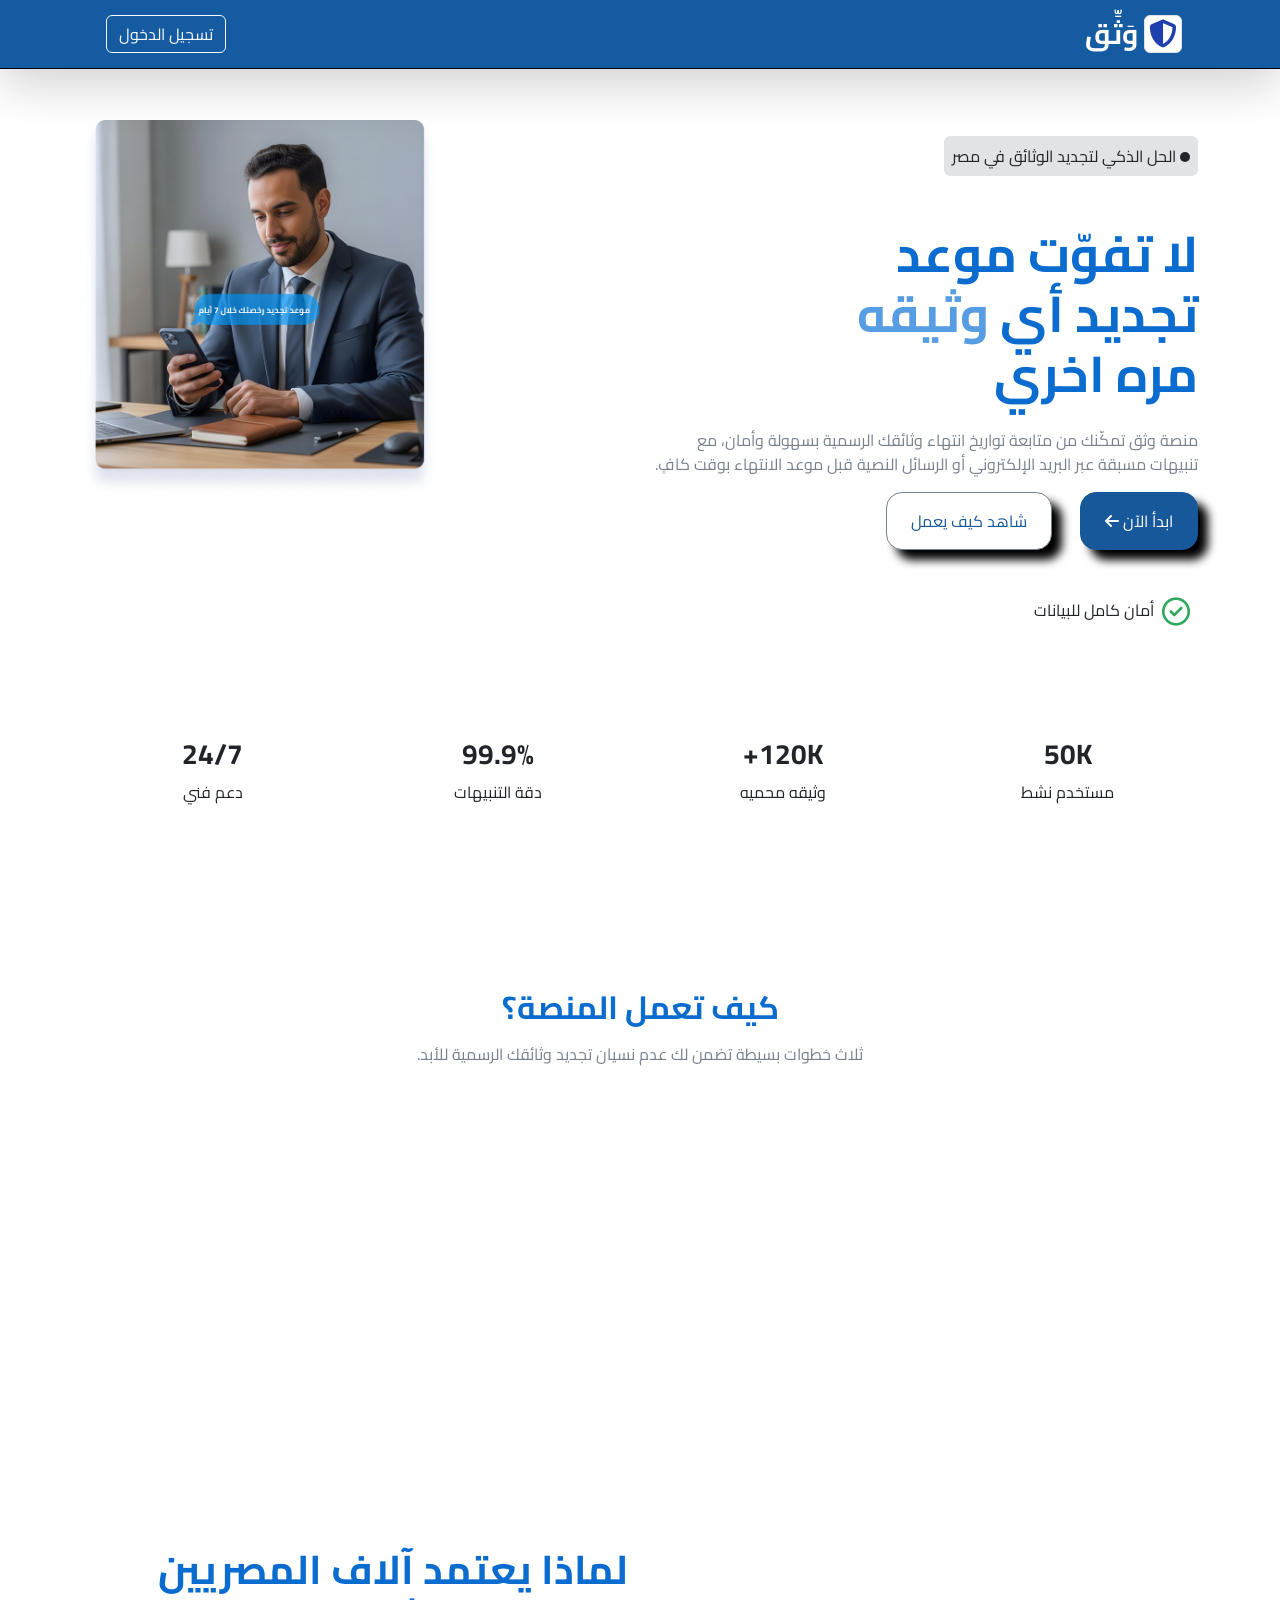
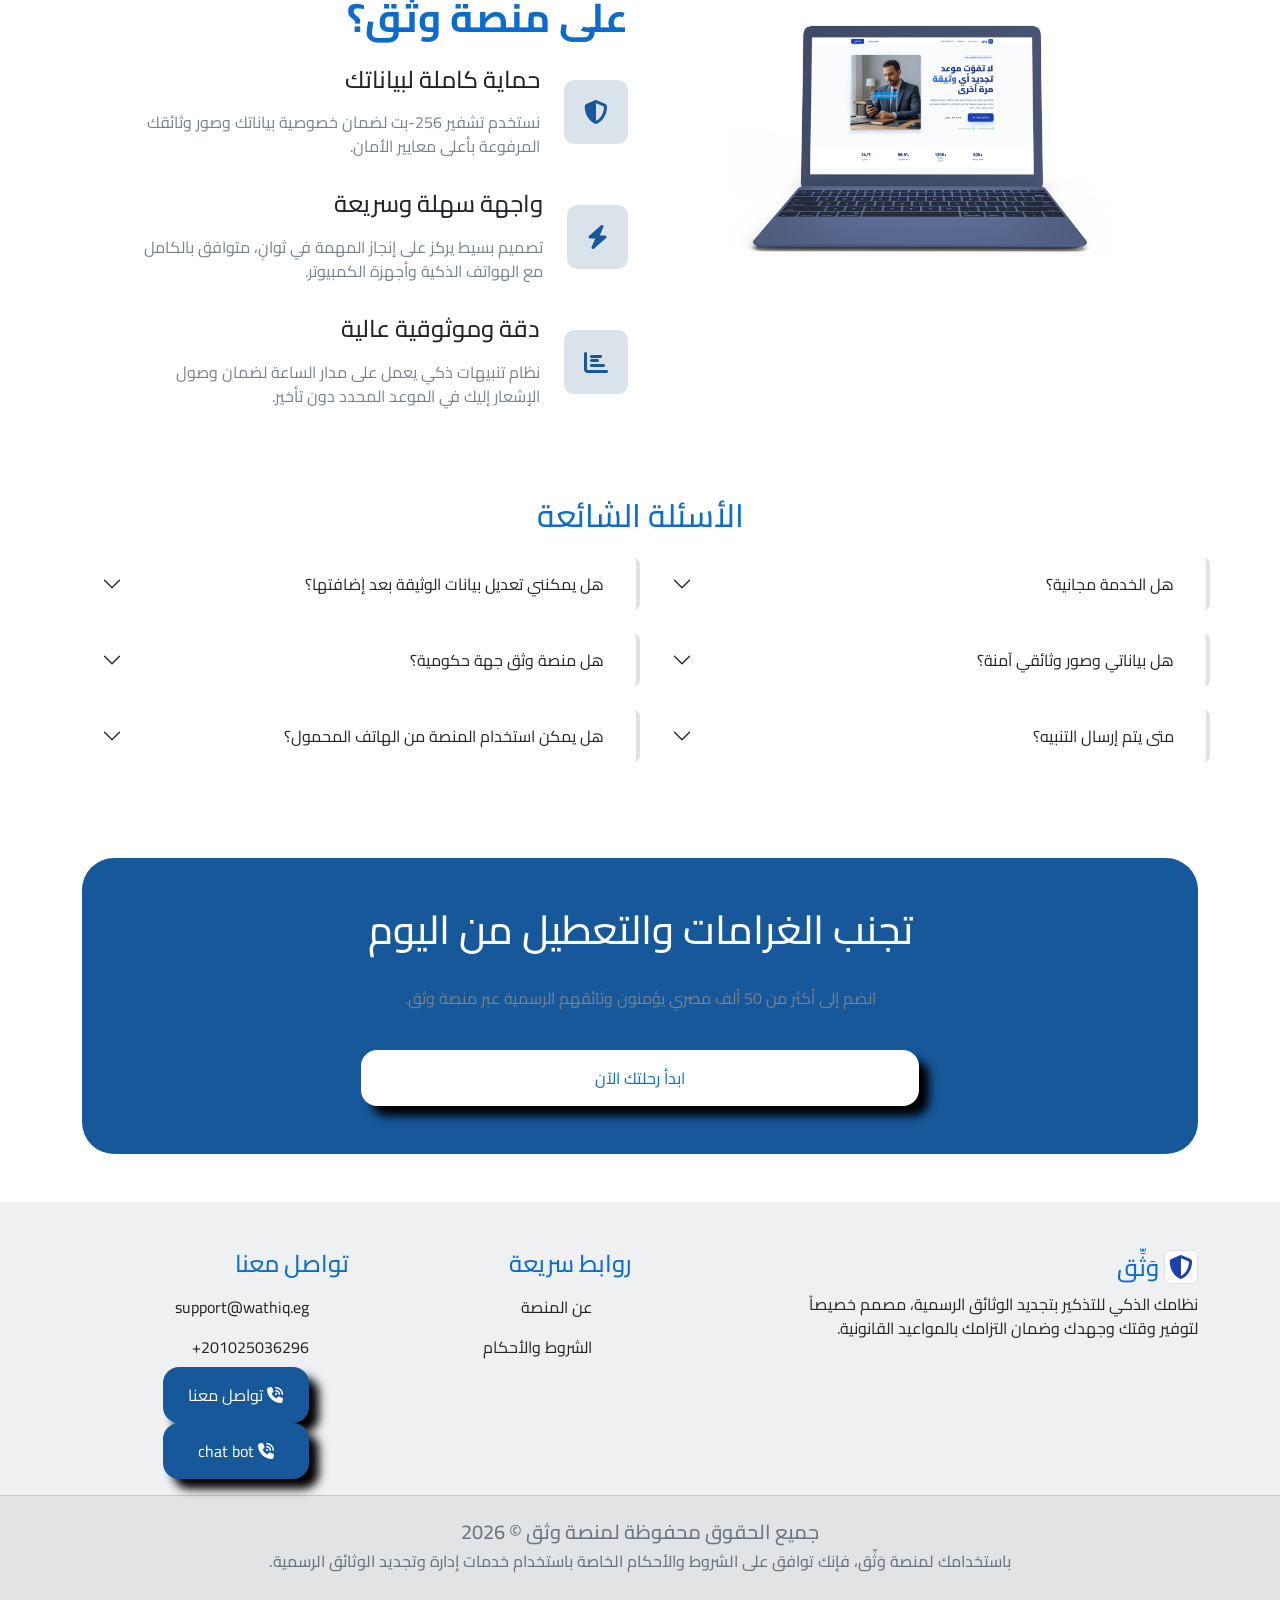
==== index.html @ 74ed6dfb "boot.2" ====
<!doctype html>
<html lang="ar" dir="rtl">
  <head>
    <!-- <script src="./js/gardApp.js"></script> -->
    <meta charset="UTF-8" />
    <meta name="viewport" content="width=device-width, initial-scale=1.0" />
    <meta
      name="description"
      content="موقع وثّق يوفر خدمة تجديد الوثائق الرسمية وتراخيص العمل بسهولة وأمان أونلاين داخل مصر بدون مجهود أو طوابير. قدّم طلبك الآن في دقائق."
    />
    <meta
      name="keywords"
      content="تجديد الوثائق, تجديد بطاقة الرقم القومي, تجديد جواز السفر, تجديد رخصة, تراخيص العمل, خدمات حكومية اونلاين, مصر, وثق"
    />
    <meta name="robots" content="index, follow" />
    <meta name="author" content="وثّق" />
    <!-- Open Graph للسوشيال -->
    <meta
      property="og:title"
      content="وثّق | تجديد الوثائق الرسمية وتراخيص العمل في مصر"
    />
    <meta
      property="og:description"
      content="جدّد وثائقك الرسمية وتراخيص العمل بسهولة وأمان أونلاين بدون طوابير."
    />
    <meta property="og:type" content="website" />
    <meta
      property="og:url"
      content="https://wathq-eng-abdo-ayman.vercel.app/"
    />
    <meta property="og:image" content="images/logo/main-Logo-Live.png" />
    <title>وَثِّق / الصفحه الرئيسيه</title>
    <link
      rel="shortcut icon"
      href="images/logo/main-logo.png"
      type="image/x-icon"
    />
    <!-- font cairo -->
    <link rel="preconnect" href="https://fonts.googleapis.com" />
    <link rel="preconnect" href="https://fonts.gstatic.com" crossorigin />
    <link
      href="https://fonts.googleapis.com/css2?family=Cairo:wght@200..1000&display=swap"
      rel="stylesheet"
    />
    <!-- bootstrab -->
    <link rel="stylesheet" href="css/bootstrap.min.css" />
    <!-- fontawesome -->
    <link rel="stylesheet" href="css/all.min.css" />
    <!-- animation -->
    <link href="https://unpkg.com/aos@2.3.4/dist/aos.css" rel="stylesheet" />
    <link rel="stylesheet" href="css/mainStyle.css" />
    <link rel="stylesheet" href="css/mmode.css" />
  </head>
  <body>
    <!-- navbar -->
    <nav class="navbar fixed-top border-bottom border-black shadow-lg">
      <div class="container">
        <a class="navbar-brand text-white fs-3 fw-bold" href="#"
          ><i
            class="fa-solid fa-shield-halved border p-1 rounded bg-white"
            style="color: #1e40af"
          ></i>
          وَثِّق
        </a>
        <div class="">
          <a
            href="./register.html"
            id="loginNave"
            class="btn btn-outline-light ms-4"
            >تسجيل الدخول</a
          >
          <button
            id="sideNave"
            class="navbar-toggler"
            type="button"
            data-bs-toggle="offcanvas"
            data-bs-target="#offcanvasNavbar"
            aria-controls="offcanvasNavbar"
            aria-label="Toggle navigation"
          >
            <span class="navbar-toggler-icon"></span>
          </button>
        </div>
        <div
          class="offcanvas offcanvas-start aside-color"
          tabindex="-1"
          id="offcanvasNavbar"
          aria-labelledby="offcanvasNavbarLabel"
        >
          <div class="offcanvas-header text-white">
            <button
              type="button "
              class="btn-close bg-white"
              data-bs-dismiss="offcanvas"
              aria-label="Close"
            ></button>
            <h4 class="offcanvas-title text-white" id="offcanvasNavbarLabel">
              <i
                class="fa-solid fa-shield-halved border p-1 rounded bg-white"
                style="color: #1e40af"
              ></i>
              وَثِّق
            </h4>
          </div>
          <!-- links NaveBar -->
          <div class="offcanvas-body d-flex flex-column">
            <hr />
            <ul class="navbar-nav justify-content-start flex-grow-1 pe-3">
              <li class="nav-item bg-secondary px-2 rounded">
                <a
                  class="nav-link active text-white"
                  aria-current="page"
                  href="./index.html"
                  ><i class="fas fa-regular fa-house"></i> الصفحه الرئسيه
                </a>
              </li>
              <li class="nav-item">
                <a class="nav-link text-white" href="./notifications.html"
                  ><img
                    src="images/logo/nav-icon-bell.png"
                    alt="nav-icon-bell"
                  />
                  سجل التنبيهات
                </a>
              </li>
              <li class="nav-item">
                <a class="nav-link text-white" href="./add.html"
                  ><img
                    src="images/logo/nav-icon-docs.png"
                    alt="nav-icon-docs"
                  />
                  قائمه الوثائق
                </a>
              </li>
              <li class="nav-item">
                <a class="nav-link text-white" href="./addNewDos.html"
                  ><img src="images/logo/nav-add.png" alt="nav-add" /> إضافه
                  وثيقه
                </a>
              </li>
              <li class="nav-item">
                <a class="nav-link text-white" href="./dashbord.html"
                  ><img src="images/logo/nav-icon-dash.png" alt="" /> لوحه تحكم
                </a>
              </li>
              <li class="nav-item">
                <a class="nav-link text-white" href="./renewal.html"
                  ><i
                    class="fa-solid fa-person-walking-arrow-loop-left"
                    style="color: rgb(255, 255, 255)"
                  ></i>
                  دليل تجديد الوثائق</a
                >
              </li>
              <li class="nav-item">
                <a class="nav-link text-white" href="./contactUS.html"
                  ><i
                    class="fa-solid fa-phone-volume"
                    style="color: rgb(255, 255, 255)"
                  ></i>
                  تواصل معنا</a
                >
              </li>
            </ul>
            <hr />
            <ul class="navbar-nav mt-auto">
              <li class="nav-item dropdown">
                <a
                  class="nav-link text-white"
                  href="#"
                  role="button"
                  data-bs-toggle="dropdown"
                >
                  <i class="fa-solid fa-gear fa-spin" style="color: #fff"></i>
                  إعدادات
                </a>

                <ul class="dropdown-menu text-center bg-dark-subtle">
                  <li>
                    <span class="dark-iecon">
                      <i
                        class="fa-solid fa-moon fs-4"
                        style="color: #ffc800"
                      ></i>
                    </span>
                  </li>

                  <li><hr class="dropdown-divider" /></li>

                  <li>
                    <a class="nav-link text-black" href="./profiel.html">
                      <i class="fa-regular fa-user fs-5"></i>
                    </a>
                  </li>

                  <li><hr class="dropdown-divider" /></li>
                  <li id="logOut">تسجيل الخروج</li>
                </ul>
              </li>
            </ul>
          </div>
        </div>
      </div>
    </nav>
    <main class="mt-5 pt-4">
      <!-- home -->
      <section id="home" class="">
        <div class="container">
          <!-- header -->
          <div class="row my-5">
            <div class="col col-12 col-md-8">
              <div class="home-header">
                <!-- home-alert -->
                <span
                  class="home-alert rounded-2 bg-secondary-subtle p-2 mt-3 d-inline-block"
                  ><span
                    class="bg-dark d-inline-block rounded-circle"
                    style="width: 10px; height: 10px"
                  ></span>
                  الحل الذكي لتجديد الوثائق في مصر
                </span>
                <!-- home-titel -->
                <h1 class="mt-5">
                  لا تفوّت موعد <br />
                  تجديد أي <span>وثيقه</span> <br />
                  مره اخري
                </h1>
                <!-- home-contant -->
                <p class="w-75 mt-4">
                  منصة وثق تمكّنك من متابعة تواريخ انتهاء وثائقك الرسمية بسهولة
                  وأمان، مع تنبيهات مسبقة عبر البريد الإلكتروني أو الرسائل
                  النصية قبل موعد الانتهاء بوقت كافٍ.
                </p>
                <!-- home-button -->
                <div class="text-center text-md-end">
                  <a
                    href="./register.html"
                    class="btn-start py-3 px-4 rounded-4 mx-lg-0 mx-4 d-inline-block startNowHome"
                  >
                    ابدأ الآن <i class="fa-solid fa-arrow-left fa-fade"></i>
                  </a>
                  <a
                    href="#workHome"
                    class="btn-watch py-3 px-4 rounded-4 mx-4 mt-4 mt-lg-0 d-inline-block"
                  >
                    شاهد كيف يعمل
                  </a>
                </div>
                <div class="my-5 d-flex">
                  <!-- <span class="d-flex justify-content-center  "> <i class="fa-regular fa-circle-check fa-shake fs-3 px-2" style="color: rgb(47, 169, 94);"></i>  بدون بطاقة ائتمان  </span> -->
                  <!-- mx-lg-5 mx-2 -->
                  <span class="d-flex justify-content-center mx-auto mx-lg-0"
                    ><i
                      class="fa-regular fa-circle-check fa-shake fs-3 px-2"
                      style="color: rgb(47, 169, 94)"
                    ></i>
                    أمان كامل للبيانات</span
                  >
                </div>
              </div>
            </div>
            <div class="col col-12 col-md-4">
              <div class="">
                <img
                  src="images/man-home.png"
                  class="w-100 d-inline-block"
                  alt="man-home"
                />
              </div>
            </div>
          </div>
          <!-- counter -->
          <div class="row my-2 overflow-hidden">
            <div
              class="col col-12 col-md-6 col-lg-3 text-center my-3"
              data-aos="zoom-in-left"
            >
              <h4 class="fw-bold fs-3">50K</h4>
              <p>مستخدم نشط</p>
            </div>
            <div
              class="col col-12 col-md-6 col-lg-3 text-center my-3"
              data-aos="zoom-in-up"
            >
              <h4 class="fw-bold fs-3">120K+</h4>
              <p>وثيقه محميه</p>
            </div>
            <div
              class="col col-12 col-md-6 col-lg-3 text-center my-3"
              data-aos="zoom-in-up"
            >
              <h4 class="fw-bold fs-3">99.9%</h4>
              <p>دقة التنبيهات</p>
            </div>
            <div
              class="col col-12 col-md-6 col-lg-3 text-center my-3"
              data-aos="zoom-in-right"
            >
              <h4 class="fw-bold fs-3">24/7</h4>
              <p>دعم فني</p>
            </div>
          </div>
          <!-- كيف تعمل المنصه  work home-->
          <div id="workHome" class="mt-2 pt-5 overflow-hidden">
            <div class="titel-workHome text-center mt-5 pt-5">
              <h2 class="fw-bold">كيف تعمل المنصة؟</h2>
              <p class="w-75 mx-auto mt-3">
                ثلاث خطوات بسيطة تضمن لك عدم نسيان تجديد وثائقك الرسمية للأبد.
              </p>
            </div>
            <div class="card-workHome my-5 overflow-hiddens">
              <div class="row">
                <!-- card1 -->
                <div class="col col-12 col-lg-4" data-aos="flip-right">
                  <div class="card1 text-center h-100 rounded-5 p-4 shadow">
                    <div class="m-4">
                      <span
                        ><i
                          class="fa-solid fa-file-circle-plus fa-beat fs-3"
                        ></i
                      ></span>
                      <h3 class="fw-semibold py-3">1. أضف وثيقتك</h3>
                      <p class="w-75 mx-auto">
                        أدخل بيانات الوثيقة (رخصة، جواز سفر، بطاقة) وتاريخ
                        انتهائها خلال أقل من دقيقة.
                      </p>
                    </div>
                  </div>
                </div>
                <!-- card2 -->
                <div
                  class="col col-12 col-lg-4 my-4 my-lg-0"
                  data-aos="flip-down"
                >
                  <div class="card2 text-center h-100 rounded-5 p-4 shadow">
                    <div class="m-4">
                      <span
                        ><i class="fa-regular fa-bell fa-beat fs-3"></i
                      ></span>
                      <h3 class="fw-semibold py-3">2. اختر وسيلة التنبيه</h3>
                      <p class="w-75 mx-auto">
                        حدد وسيلة الإشعار المناسبة لك، سواء عبر البريد
                        الإلكتروني أو الرسائل النصية القصيرة SMS.
                      </p>
                    </div>
                  </div>
                </div>
                <!-- card3 -->
                <div class="col col-12 col-lg-4" data-aos="flip-left">
                  <div class="card3 text-center h-100 rounded-5 p-4 shadow">
                    <div class="m-4">
                      <span
                        ><i class="fa-solid fa-check-to-slot fa-beat fs-3"></i
                      ></span>
                      <h3 class="fw-semibold py-3">3. استلم التنبيه</h3>
                      <p class="w-75 mx-auto">
                        سيصلك إشعار قبل موعد الانتهاء بوقت كافٍ لتتمكن من
                        التجديد بكل هدوء وبدون غرامات.
                      </p>
                    </div>
                  </div>
                </div>
              </div>
            </div>
          </div>
          <!-- لماذا يعتمد الاف ع وثق  depends-->
          <div id="depends" class="depends py-5">
            <div class="row">
              <div class="col col-12 col-lg-6">
                <div class="">
                  <img
                    src="images/laptop-home.png"
                    class="w-100"
                    alt="laptop-home"
                  />
                </div>
              </div>
              <div class="col col-12 col-lg-6 overflow-hidden">
                <h3 class="fs-1 fw-bold w-">
                  لماذا يعتمد آلاف المصريين على منصة وثق؟
                </h3>
                <div class="d-flex align-items-center" data-aos="fade-up-right">
                  <i class="fa-solid fa-shield-halved ms-4 fs-4"></i>
                  <div class="w-75">
                    <h4 class="my-3">حماية كاملة لبياناتك</h4>
                    <p>
                      نستخدم تشفير 256-بت لضمان خصوصية بياناتك وصور وثائقك
                      المرفوعة بأعلى معايير الأمان.
                    </p>
                  </div>
                </div>
                <div class="d-flex align-items-center" data-aos="fade-up-right">
                  <i class="fa-solid fa-bolt ms-4 fs-4"></i>
                  <div class="w-75">
                    <h4 class="my-3">واجهة سهلة وسريعة</h4>
                    <p>
                      تصميم بسيط يركز على إنجاز المهمة في ثوانٍ، متوافق بالكامل
                      مع الهواتف الذكية وأجهزة الكمبيوتر.
                    </p>
                  </div>
                </div>
                <div class="d-flex align-items-center" data-aos="fade-up-right">
                  <i class="fa-solid fa-chart-bar ms-4 fs-4"></i>
                  <div class="w-75">
                    <h4 class="my-3">دقة وموثوقية عالية</h4>
                    <p>
                      نظام تنبيهات ذكي يعمل على مدار الساعة لضمان وصول الإشعار
                      إليك في الموعد المحدد دون تأخير.
                    </p>
                  </div>
                </div>
              </div>
            </div>
          </div>

          <!-- الأسئلة الشائعة Questions-->
          <div class="questions pb-5">
            <h2 class="text-center title my-4">الأسئلة الشائعة</h2>

            <div class="row g-4 overflow-hidden">
              <div
                class="col col-12 col-md-6 border-end border-4 rounded-end"
                data-aos="fade-up-right"
              >
                <div class="accordion accordion-flush" id="1">
                  <div class="accordion-item">
                    <h2 class="accordion-header">
                      <button
                        class="accordion-button collapsed"
                        type="button"
                        data-bs-toggle="collapse"
                        data-bs-target="#11"
                        aria-expanded="false"
                        aria-controls="flush-collapseOne"
                      >
                        هل الخدمة مجانية؟
                      </button>
                    </h2>
                    <div
                      id="11"
                      class="accordion-collapse collapse"
                      data-bs-parent="#1"
                    >
                      <div class="accordion-body">
                        نعم، يمكنك استخدام المنصة مجاناً لمتابعة وثائقك
                        الأساسية، مع وجود خطط مستقبلية لتوفير خدمات إضافية
                        وميزات متقدمة.
                      </div>
                    </div>
                  </div>
                </div>
              </div>
              <div
                class="col col-12 col-md-6 border-end border-4 rounded-end"
                data-aos="fade-up-right"
              >
                <div class="accordion accordion-flush" id="2">
                  <div class="accordion-item">
                    <h2 class="accordion-header">
                      <button
                        class="accordion-button collapsed"
                        type="button"
                        data-bs-toggle="collapse"
                        data-bs-target="#22"
                        aria-expanded="false"
                        aria-controls="11"
                      >
                        هل يمكنني تعديل بيانات الوثيقة بعد إضافتها؟
                      </button>
                    </h2>
                    <div
                      id="22"
                      class="accordion-collapse collapse"
                      data-bs-parent="#2"
                    >
                      <div class="accordion-body">
                        في حال الحاجة إلى تحديث بيانات أي وثيقة، يمكنك تعديل
                        المعلومات بسهولة من خلال حسابك الشخصي
                      </div>
                    </div>
                  </div>
                </div>
              </div>
              <div
                class="col col-12 col-md-6 border-end border-4 rounded-end"
                data-aos="fade-up-right"
              >
                <div class="accordion accordion-flush" id="3">
                  <div class="accordion-item">
                    <h2 class="accordion-header">
                      <button
                        class="accordion-button collapsed"
                        type="button"
                        data-bs-toggle="collapse"
                        data-bs-target="#33"
                        aria-expanded="false"
                        aria-controls="11"
                      >
                        هل بياناتي وصور وثائقي آمنة؟
                      </button>
                    </h2>
                    <div
                      id="33"
                      class="accordion-collapse collapse"
                      data-bs-parent="#3"
                    >
                      <div class="accordion-body">
                        نعم تماماً، نلتزم بأعلى معايير الأمان العالمية. يتم
                        تشفير كافة البيانات المرفوعة ولا يتم مشاركتها مع أي جهة
                        خارجية تحت أي ظرف.
                      </div>
                    </div>
                  </div>
                </div>
              </div>
              <div
                class="col col-12 col-md-6 border-end border-4 rounded-end"
                data-aos="fade-up-right"
              >
                <div class="accordion accordion-flush" id="4">
                  <div class="accordion-item">
                    <h2 class="accordion-header">
                      <button
                        class="accordion-button collapsed"
                        type="button"
                        data-bs-toggle="collapse"
                        data-bs-target="#44"
                        aria-expanded="false"
                        aria-controls="11"
                      >
                        هل منصة وثق جهة حكومية؟
                      </button>
                    </h2>
                    <div
                      id="44"
                      class="accordion-collapse collapse"
                      data-bs-parent="#4"
                    >
                      <div class="accordion-body">
                        منصة وثق ليست جهة حكومية، بل منصة رقمية مستقلة تساعدك
                        على متابعة مواعيد تجديد وثائقك الرسمية وتنظيمها
                      </div>
                    </div>
                  </div>
                </div>
              </div>
              <div
                class="col col-12 col-md-6 border-end border-4 rounded-end"
                data-aos="fade-up-right"
              >
                <div class="accordion accordion-flush" id="5">
                  <div class="accordion-item">
                    <h2 class="accordion-header">
                      <button
                        class="accordion-button collapsed"
                        type="button"
                        data-bs-toggle="collapse"
                        data-bs-target="#55"
                        aria-expanded="false"
                        aria-controls="11"
                      >
                        متى يتم إرسال التنبيه؟
                      </button>
                    </h2>
                    <div
                      id="55"
                      class="accordion-collapse collapse"
                      data-bs-parent="#5"
                    >
                      <div class="accordion-body">
                        يتم إرسال التنبيهات قبل موعد الانتهاء بفترات كافية
                        (مثلاً قبل شهر، ثم أسبوعين، ثم أسبوع)
                      </div>
                    </div>
                  </div>
                </div>
              </div>
              <div
                class="col col-12 col-md-6 border-end border-4 rounded-end"
                data-aos="fade-up-right"
              >
                <div class="accordion accordion-flush" id="6">
                  <div class="accordion-item">
                    <h2 class="accordion-header">
                      <button
                        class="accordion-button collapsed"
                        type="button"
                        data-bs-toggle="collapse"
                        data-bs-target="#66"
                        aria-expanded="false"
                        aria-controls="11"
                      >
                        هل يمكن استخدام المنصة من الهاتف المحمول؟
                      </button>
                    </h2>
                    <div
                      id="66"
                      class="accordion-collapse collapse"
                      data-bs-parent="#6"
                    >
                      <div class="accordion-body">
                        بالتأكيد، تم تصميم منصة وثق بنظام متوافق بالكامل مع
                        الهواتف الذكية، لتتمكن من إدارة وثائقك واستلام التنبيهات
                        بسهولة
                      </div>
                    </div>
                  </div>
                </div>
              </div>
            </div>
          </div>

          <!-- تجنب الغرامات والتعطيل من اليوم  box -->
          <div class="my-5 py-5 rounded-5 text-center box startNowHomeBox">
            <h2 class="h1">تجنب الغرامات والتعطيل من اليوم</h2>
            <p class="py-4">
              انضم إلى أكثر من 50 ألف مصري يؤمنون وثائقهم الرسمية عبر منصة وثق.
            </p>
            <div
              class="bg-white p-3 w-50 mx-auto text-center rounded-4 btn-box"
              id="startNowHomeBox"
            >
              <a href="./register.html" class="">ابدأ رحلتك الآن</a>
            </div>
          </div>
        </div>

        <!-- footer -->
        <footer class="pt-5">
          <div class="container text-center text-lg-end">
            <div class="row g-3">
              <div class="col col-12 col-lg-6">
                <h4>
                  <i
                    class="fa-solid fa-shield-halved border p-1 rounded bg-white"
                    style="color: #1e40af"
                  ></i>
                  وَثِّق
                </h4>
                <p class="w-75 mx-auto mx-lg-0">
                  نظامك الذكي للتذكير بتجديد الوثائق الرسمية، مصمم خصيصاً لتوفير
                  وقتك وجهدك وضمان التزامك بالمواعيد القانونية.
                </p>
              </div>
              <div class="col col-12 col-lg-3">
                <h4>روابط سريعة</h4>
                <ul>
                  <li class="py-2">
                    <a href="#depends" class="text-dark">عن المنصة</a>
                  </li>

                  <li class="py-2">
                    <a href="./condition.html" class="text-dark">
                      الشروط والأحكام</a
                    >
                  </li>
                </ul>
              </div>
              <div class="col col-12 col-lg-3">
                <h4>تواصل معنا</h4>
                <ul>
                  <li class="py-2">
                    <a href="mailto:wathiqschool9@gmail.com" class="text-dark"
                      >support@wathiq.eg</a
                    >
                  </li>
                  <li class="py-2">
                    <a href="https://wa.me/201025036296" class="text-dark">
                      201025036296+</a
                    >
                  </li>
                  <li
                    class="p-3 text-center rounded-4 contactUs-footer w-75 mx-auto mx-lg-0"
                    id="countactBtn"
                  >
                    <i
                      class="fa-solid fa-phone-volume fa-fade"
                      style="color: rgb(255, 255, 255)"
                    ></i>
                    <a href="./contactUS.html" class="text-white">
                      تواصل معنا</a
                    >
                  </li>
                  <li
                    class="p-3 text-center rounded-4 contactUs-footer w-75 mx-auto mx-lg-0"
                    id="countactBtn"
                  >
                    <i
                      class="fa-solid fa-phone-volume fa-fade"
                      style="color: rgb(255, 255, 255)"
                    ></i>
                    <a href="./chat.html" class="text-white"> chat bot</a>
                  </li>
                </ul>
              </div>
            </div>
          </div>
        </footer>
      </section>
    </main>
    <!-- loader -->
    <div
      id="loooder"
      class="lood d-flex align-items-center justify-content-center d-none"
    >
      <!-- From Uiverse.io by mobinkakei -->
      <div id="wifi-loader">
        <svg class="circle-outer" viewBox="0 0 86 86">
          <circle class="back" cx="43" cy="43" r="40"></circle>
          <circle class="front" cx="43" cy="43" r="40"></circle>
          <circle class="new" cx="43" cy="43" r="40"></circle>
        </svg>
        <svg class="circle-middle" viewBox="0 0 60 60">
          <circle class="back" cx="30" cy="30" r="27"></circle>
          <circle class="front" cx="30" cy="30" r="27"></circle>
        </svg>
        <svg class="circle-inner" viewBox="0 0 34 34">
          <circle class="back" cx="17" cy="17" r="14"></circle>
          <circle class="front" cx="17" cy="17" r="14"></circle>
        </svg>
        <div class="text fs-4 fw-bold" data-text="...Loading"></div>
      </div>
    </div>
    <!-- end footer -->
    <div
      class="foot py-4 border-top border-1 border-secondary-subtle text-center text-secondary bg-secondary-subtle"
    >
      <h5 class="">جميع الحقوق محفوظة لمنصة وثق © 2026</h5>
      <p class="h6">
        باستخدامك لمنصة وَثِّق، فإنك توافق على الشروط والأحكام الخاصة باستخدام
        خدمات إدارة وتجديد الوثائق الرسمية.
      </p>
    </div>

    <!-- bootstrap -->
    <script src="js/bootstrap.bundle.min.js"></script>
    <!-- animation -->
    <script src="https://unpkg.com/aos@2.3.4/dist/aos.js"></script>
    <script>
      AOS.init();
    </script>
    <!-- mainJs -->
    <script src="js/index.js"></script>
    <script src="js/mmode.js"></script>
  </body>
</html>
---- css/mainStyle.css ----
/* abdo */
/* start globel style */

*,
*::after,
*::before {
  box-sizing: border-box;
}
hr {
  color: var(--sideBarText) !important;
}
ul {
  list-style: none;
}
a {
  text-decoration: none;
}
html {
  scroll-behavior: smooth;
  -webkit-font-smoothing: antialiased;
  -moz-osx-font-smoothing: grayscale;
  overflow-x: hidden;
}
body {
  font-family: "Cairo", sans-serif;
  font-optical-sizing: auto;
  font-variation-settings: "slnt" 0;
  /* position: relative; */
}
:root {
  --main-color: #fff;
  --text-color: #0a6cce;
  --span-color: #579de3;
  --content-text-color: #78828f;
  --buttom-color: #16589a;
  /* Colors - Primary Palette (#084887 based) */
  --sideBarText: #cad4dc;
  --primary-100: #cce1ef;
  --primary-500: #145ba1;

  /* Colors - Neutrals- loder */

  --slate-100: #f1f5f9;
  --slate-600: #475569;
  --slate-700: #334155;
}
/* end globel style */

/* start navbar */
.aside-color,
.navbar {
  background-color: var(--primary-500);
}
.navSearch:focus,
.navbar-toggler:focus {
  outline: none;
  box-shadow: var(--span-color) 1px 1px 15px;
  border: 2px solid var(--span-color);
}
.navSearch,
.navbar-toggler {
  background-color: var(--primary-100);
  border: none;
}
/* end navbar */

/* start home */

#home .home-header h1 {
  font-size: 50px;
  font-weight: 700;
  color: var(--text-color);
}

#home h1 span {
  color: var(--span-color);
}

#home .home-header p {
  color: var(--content-text-color);
}

/* home buttom */
#home .home-header .btn-start {
  background-color: var(--buttom-color);
  color: var(--main-color) !important;
  border: 1px solid var(--buttom-color);
  box-shadow: 10px 10px 10px 0 #000;
  transition:
    box-shadow 0.5s,
    transform 0.5s;
}
#home .home-header .btn-watch {
  color: var(--buttom-color) !important;
  border: 1px solid var(--content-text-color);
  background-color: var(--main-color);
  box-shadow: 10px 10px 10px 0 #000;
  transition:
    box-shadow 0.5s,
    transform 0.5s;
}
#home .home-header .btn-start:hover,
#home .home-header .btn-watch:hover {
  box-shadow: none;
  transform: translate(10px, 10px);
}

/* end home */

/* كيف تعمل المنصه  work home */
#home #workHome .titel-workHome h2,
#workHome .card-workHome h3 {
  color: var(--text-color);
}
#home #workHome .titel-workHome p,
#workHome .card-workHome p {
  color: var(--content-text-color);
}
#home #workHome .card-workHome .card1,
#workHome .card-workHome .card3 {
  border: 1px solid #d2d2d2;
}
#home #workHome .card-workHome .card2 {
  background-color: var(--buttom-color);
}
#home #workHome .card-workHome .card2 h3 {
  color: var(--main-color);
}
#home #workHome .card-workHome .card2 p {
  color: var(--sideBarText);
}

#home #workHome .card-workHome span i {
  color: var(--buttom-color);
  background-color: #dbe3ea;
  padding: 20px;
  border-radius: 10px;
}

/* لماذا يعتمد الاف ع وثق depends */
#home .depends h3 {
  color: var(--text-color);
}

#home .depends i {
  color: var(--buttom-color);
  background-color: #dbe3ea;
  padding: 20px;
  border-radius: 10px;
}
#home .depends p {
  color: var(--content-text-color);
}

/* الأسئلة الشائعة  Questions */
/* تحكم ف مكان السهم */
#home .accordion-button {
  text-align: right;
}
#home .accordion-button::after {
  margin-right: auto;
  margin-left: 0;
}

#home .questions .title {
  color: var(--text-color);
}
#home .questions .accordion-collapse {
  color: var(--content-text-color);
}

/* تجنب الغرامات والتعطيل من اليوم  box  */

#home .box {
  background-color: var(--buttom-color);
  color: var(--main-color);
}
#home .box p {
  color: var(--content-text-color);
}

#home .box a {
  color: var(--text-color) !important;
  text-decoration: none;

  transition:
    box-shadow 0.5s,
    transform 0.5s;
}
#home .box .btn-box {
  box-shadow: 10px 10px 10px 0 #000;
  transition:
    box-shadow 0.5s,
    transform 0.5s;
}
#home .box .btn-box:hover,
.box a:hover {
  box-shadow: none;
  transform: translate(10px, 10px);
  cursor: pointer;
}

/* footer */
footer {
  background-color: #eff0f1;
}
footer h4 {
  color: var(--text-color);
}
footer .contactUs-footer {
  background-color: var(--buttom-color);
  color: var(--main-color);
  box-shadow: 10px 10px 10px 0 #000;
  transition:
    box-shadow 0.5s,
    transform 0.5s;
}

footer .contactUs-footer:hover {
  box-shadow: none;
  transform: translate(10px, 10px);
  cursor: pointer;
}

#logOut {
  cursor: pointer;
}

/* start loader */
.lood {
  scroll-behavior: smooth;
  width: 100%;
  min-height: 110% !important;
  background-color: #eff0f1e0;
  position: absolute;
  top: 0;
  left: 0;
}

#wifi-loader {
  width: 64px;
  height: 64px;
  border-radius: 50px;
  position: relative;
  display: flex;
  justify-content: center;
  align-items: center;
}

#wifi-loader svg {
  position: absolute;
  display: flex;
  justify-content: center;
  align-items: center;
}

#wifi-loader svg circle {
  position: absolute;
  fill: none;
  stroke-width: 6px;
  stroke-linecap: round;
  stroke-linejoin: round;
  transform: rotate(-100deg);
  transform-origin: center;
}

#wifi-loader svg circle.back {
  stroke: #475569;
}

#wifi-loader svg circle.front {
  stroke: #145ba1;
}

#wifi-loader svg.circle-outer {
  height: 86px;
  width: 86px;
}

#wifi-loader svg.circle-outer circle {
  stroke-dasharray: 62.75 188.25;
}

#wifi-loader svg.circle-outer circle.back {
  animation: circle-outer135 1.8s ease infinite 0.3s;
}

#wifi-loader svg.circle-outer circle.front {
  animation: circle-outer135 1.8s ease infinite 0.15s;
}

#wifi-loader svg.circle-middle {
  height: 60px;
  width: 60px;
}

#wifi-loader svg.circle-middle circle {
  stroke-dasharray: 42.5 127.5;
}

#wifi-loader svg.circle-middle circle.back {
  animation: circle-middle6123 1.8s ease infinite 0.25s;
}

#wifi-loader svg.circle-middle circle.front {
  animation: circle-middle6123 1.8s ease infinite 0.1s;
}

#wifi-loader svg.circle-inner {
  height: 34px;
  width: 34px;
}

#wifi-loader svg.circle-inner circle {
  stroke-dasharray: 22 66;
}

#wifi-loader svg.circle-inner circle.back {
  animation: circle-inner162 1.8s ease infinite 0.2s;
}

#wifi-loader svg.circle-inner circle.front {
  animation: circle-inner162 1.8s ease infinite 0.05s;
}

#wifi-loader .text {
  position: absolute;
  bottom: -40px;
  display: flex;
  justify-content: center;
  align-items: center;
  text-transform: lowercase;
  font-weight: 500;
  font-size: 14px;
  letter-spacing: 0.2px;
}

#wifi-loader .text::before,
#wifi-loader .text::after {
  content: attr(data-text);
}

#wifi-loader .text::before {
  color: #334155;
}

#wifi-loader .text::after {
  color: #145ba1;
  animation: text-animation76 3.6s ease infinite;
  position: absolute;
  left: 0;
}

@keyframes circle-outer135 {
  0% {
    stroke-dashoffset: 25;
  }

  25% {
    stroke-dashoffset: 0;
  }

  65% {
    stroke-dashoffset: 301;
  }

  80% {
    stroke-dashoffset: 276;
  }

  100% {
    stroke-dashoffset: 276;
  }
}

@keyframes circle-middle6123 {
  0% {
    stroke-dashoffset: 17;
  }

  25% {
    stroke-dashoffset: 0;
  }

  65% {
    stroke-dashoffset: 204;
  }

  80% {
    stroke-dashoffset: 187;
  }

  100% {
    stroke-dashoffset: 187;
  }
}

@keyframes circle-inner162 {
  0% {
    stroke-dashoffset: 9;
  }

  25% {
    stroke-dashoffset: 0;
  }

  65% {
    stroke-dashoffset: 106;
  }

  80% {
    stroke-dashoffset: 97;
  }

  100% {
    stroke-dashoffset: 97;
  }
}

@keyframes text-animation76 {
  0% {
    clip-path: inset(0 100% 0 0);
  }

  50% {
    clip-path: inset(0);
  }

  100% {
    clip-path: inset(0 0 0 100%);
  }
}

/* end loader */
---- css/mmode.css ----
/* ================= DARK THEME ROOT ================= */
body.dark {
  --main-color: #0b1220;
  --text-color: #565a60; /* رمادي غامق مريح */
  --span-color: #38bdf8;
  --content-text-color: #5b6169; /* رمادي متوسط */
  --buttom-color: #1d4ed8;

  --sideBarText: #cbd5e1;
  --primary-100: #0f172a;
  --primary-500: #0b1220;

  --slate-100: #0b1220;
  --slate-600: #9ca3af;
  --slate-700: #e5e7eb;

  background: #0b1220 !important;
  color: #768396 !important;
}

/* ================= GENERAL TEXT ================= */
body.dark p,
body.dark a,
body.dark span,
body.dark li,
body.dark small,
body.dark label {
  color: #818997 !important;
}

body.dark h1,
body.dark h2,
body.dark h3,
body.dark h4,
body.dark h5 {
  color: #e5e7eb !important;
}

/* ================= SECTIONS / CARDS ================= */
body.dark .card,
body.dark element.style,
body.dark .box,
body.dark .service-card,
body.dark .document-card,
body.dark .custom-card-id,
body.dark .stats-card,
body.dark .map-details-container,
body.dark .main-card {
  background-color: #0f172a !important;
  color: #d1d5db !important;
  border-color: #1e293b !important;
}

/* ================= NAVBAR / FOOTER ================= */

body.dark footer,
body.dark .foot {
  background-color: #0b1220 !important;
  color: #d1d5db !important;
  border-color: #1e293b !important;
}

/* ================= PAGES BACKGROUND ================= */
body.dark #dashboard,
body.dark #renewal-guide-des,
body.dark #notifications-log,
body.dark #contact,
body.dark #add,
body.dark #addNewDos {
  background: #0b1220 !important;
}

/* ================= FORMS ================= */
body.dark input,
body.dark textarea,
body.dark select,
body.dark .form-control,
body.dark .form-select {
  background-color: #0f172a !important;
  color: #d1d5db !important;
  border: 1px solid #1e293b !important;
}

body.dark input::placeholder,
body.dark textarea::placeholder {
  color: #6b7280 !important;
}

/* ================= BUTTONS ================= */
body.dark .btn,
body.dark .btn1,
body.dark .btn-add,
body.dark .login-btn,
body.dark .register-btn {
  box-shadow: none !important;
}

/* ================= LOADER ================= */
body.dark .lood {
  background-color: #0b1220e6 !important;
}

/* ================= BOOTSTRAP FIX ================= */
body.dark .nav-pills .nav-link {
  color: #9ca3af !important;
  background: #0f172a !important;
  border: 1px solid #1e293b !important;
}

body.dark .nav-pills .nav-link.active {
  color: #e5e7eb !important;
  background: #1e293b !important;
}

body.dark .accordion-item,
body.dark .accordion-button {
  background: #0f172a !important;
  color: #d1d5db !important;
  border-color: #1e293b !important;
}

body.dark .accordion-button:not(.collapsed) {
  background: #1e293b !important;
  color: #e5e7eb !important;
}

/* ================= TABLES ================= */
body.dark table,
body.dark #bull {
  color: #d1d5db !important;
}

body.dark thead {
  background: #1e293b !important;
}

body.dark tbody tr {
  border-color: #1e293b !important;
}

body.dark tbody tr:hover {
  background: #0b1220 !important;
}

/* ================= SCROLLBAR ================= */
body.dark ::-webkit-scrollbar {
  width: 10px;
}

body.dark ::-webkit-scrollbar-track {
  background: #0b1220;
}

body.dark ::-webkit-scrollbar-thumb {
  background: #334155;
  border-radius: 10px;
}

/* ================= FORCE DARK BACKGROUNDS ================= */
body.dark [class*="bg-"],
body.dark .bg-white {
  background-color: #0f172a !important;
}

/* ================= SIDEBAR BUTTON (FIX FINAL) ================= */
body.dark button.sidebar-toggle,
body.dark button.aside-toggle,
body.dark #sidebarToggle,
body.dark .sidebar-toggle,
body.dark .aside-toggle {
  background-color: #f1f5f9 !important; /* فاتح */
  color: #111827 !important; /* غامق */
  border: 1px solid #cbd5e1 !important;
  opacity: 1 !important;
  box-shadow: none !important;
}

/* أيقونة الزر */
body.dark .sidebar-toggle i,
body.dark .aside-toggle i,
body.dark #sidebarToggle i {
  color: #111827 !important;
}

/* hover */
body.dark .sidebar-toggle:hover,
body.dark .aside-toggle:hover,
body.dark #sidebarToggle:hover {
  background-color: #e2e8f0 !important;
}
body.dark .navSearch,
body.dark .navbar-toggler {
  background-color: #39435d !important;
  border: none;
}
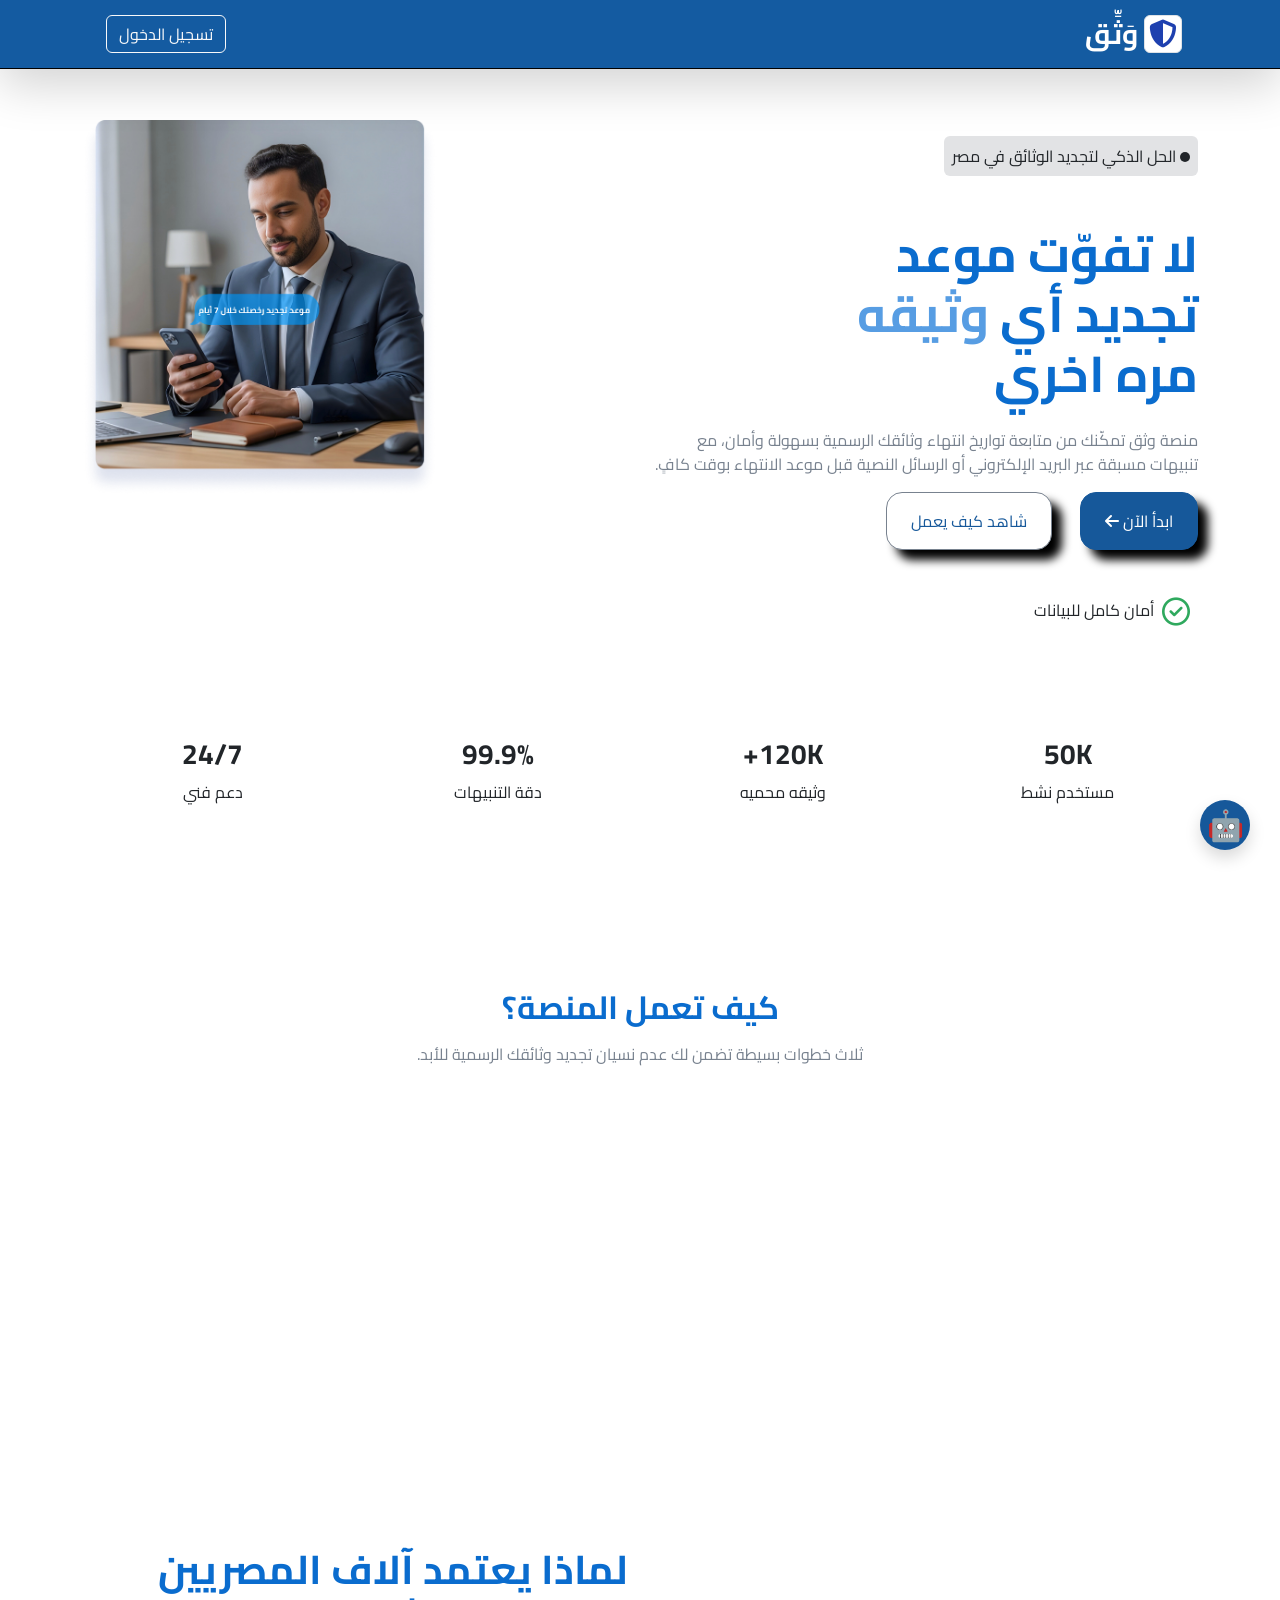
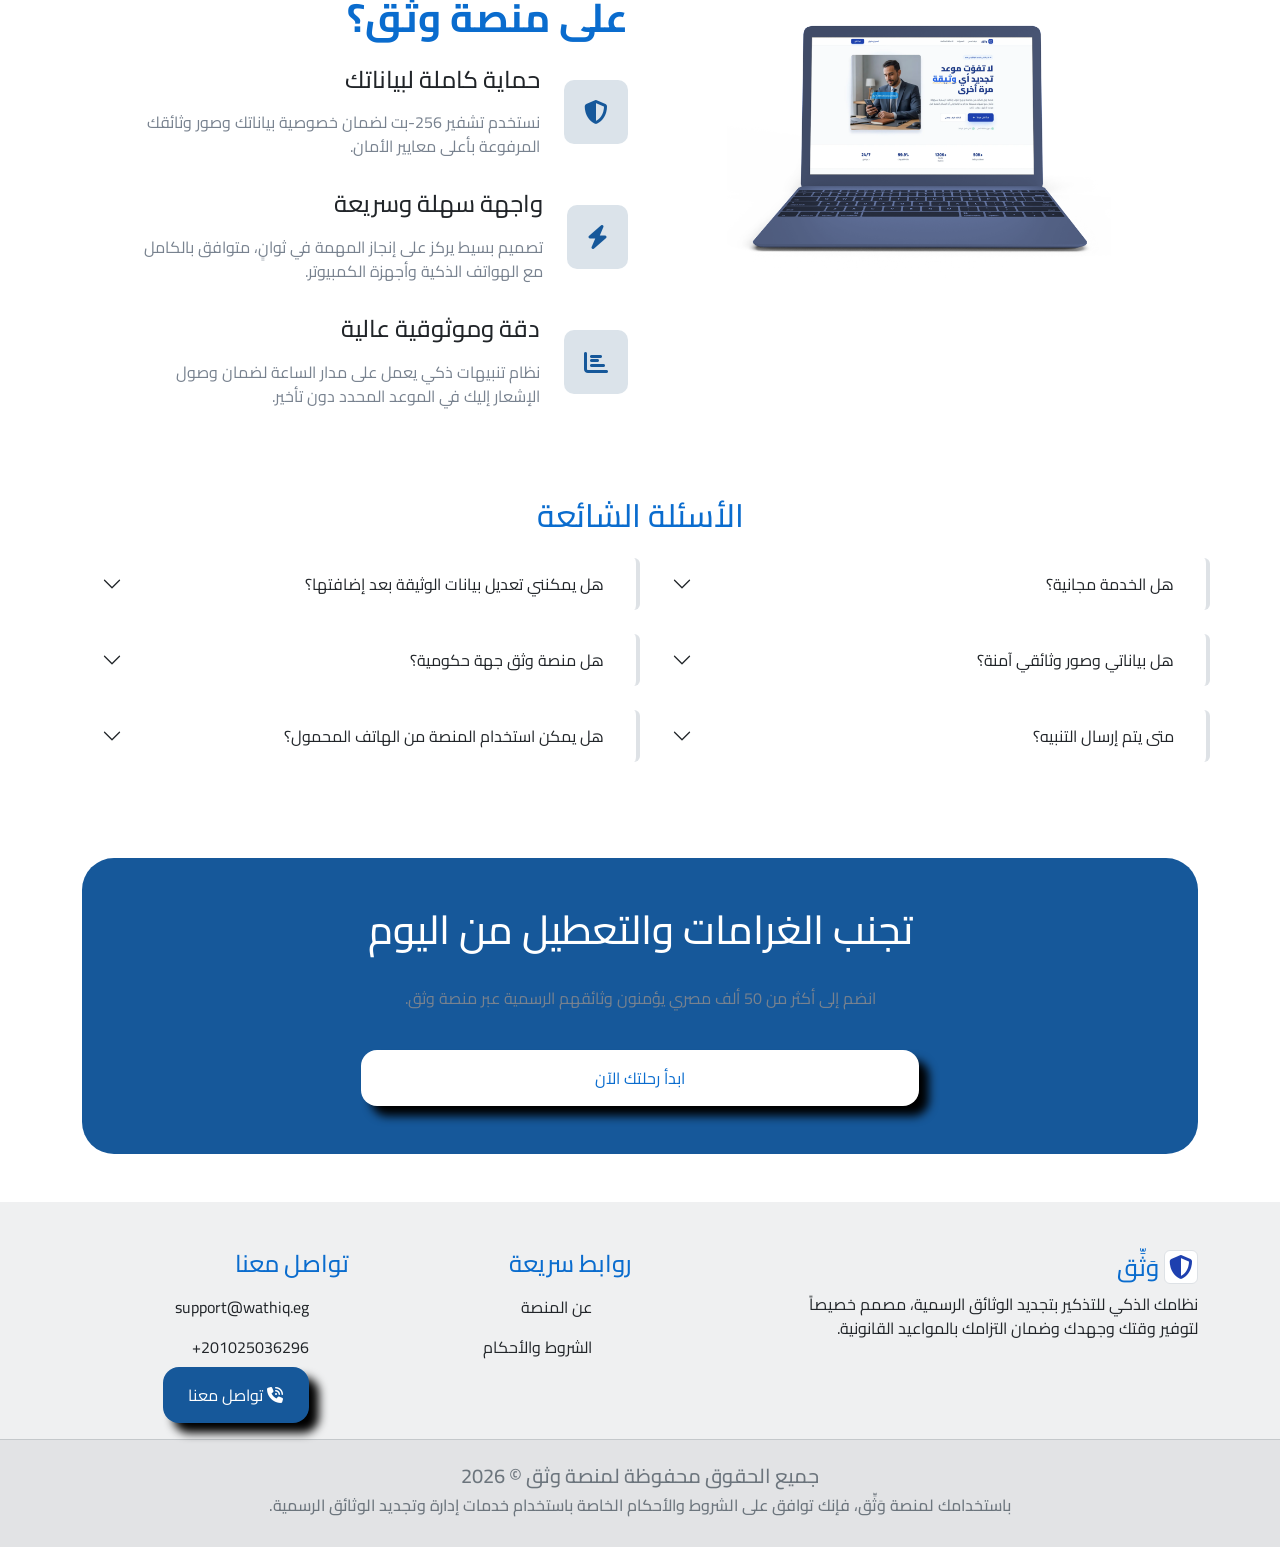
==== commit 82df9b29: ".." ====
--- a/index.html
+++ b/index.html
@@ -624,7 +624,7 @@
             </div>
           </div>
         </div>
-
+        <div class="boot-1 shadow"><a href="chat.html">🤖</a></div>
         <!-- footer -->
         <footer class="pt-5">
           <div class="container text-center text-lg-end">
@@ -680,16 +680,6 @@
                     <a href="./contactUS.html" class="text-white">
                       تواصل معنا</a
                     >
-                  </li>
-                  <li
-                    class="p-3 text-center rounded-4 contactUs-footer w-75 mx-auto mx-lg-0"
-                    id="countactBtn"
-                  >
-                    <i
-                      class="fa-solid fa-phone-volume fa-fade"
-                      style="color: rgb(255, 255, 255)"
-                    ></i>
-                    <a href="./chat.html" class="text-white"> chat bot</a>
                   </li>
                 </ul>
               </div>
--- a/css/mainStyle.css
+++ b/css/mainStyle.css
@@ -432,3 +432,19 @@
 }
 
 /* end loader */
+
+.boot-1 {
+  width: 50px;
+  height: 50px;
+  background-color: #16589a;
+  border-radius: 50%;
+  display: flex;
+  align-items: center;
+  justify-content: center;
+  position: fixed;
+  bottom: 50px;
+  right: 30px;
+}
+.boot-1 a {
+  font-size: 30px;
+}
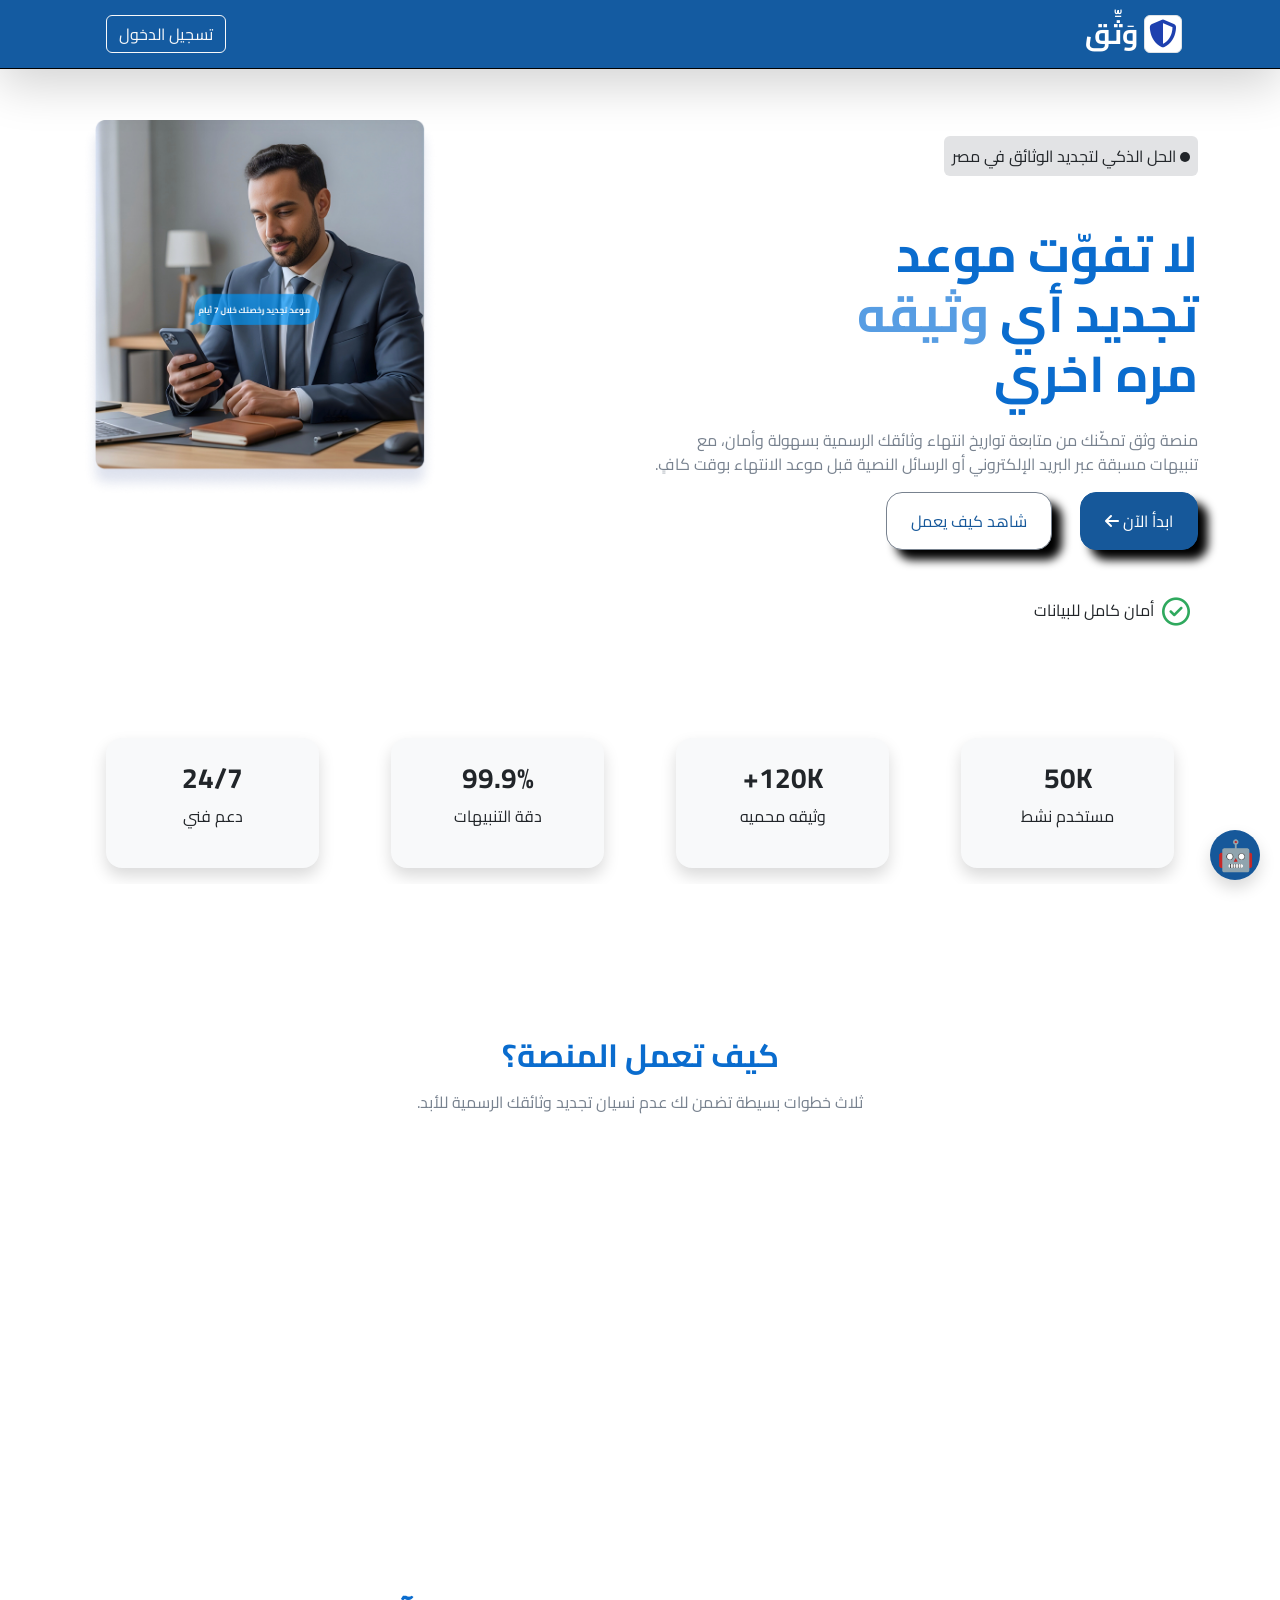
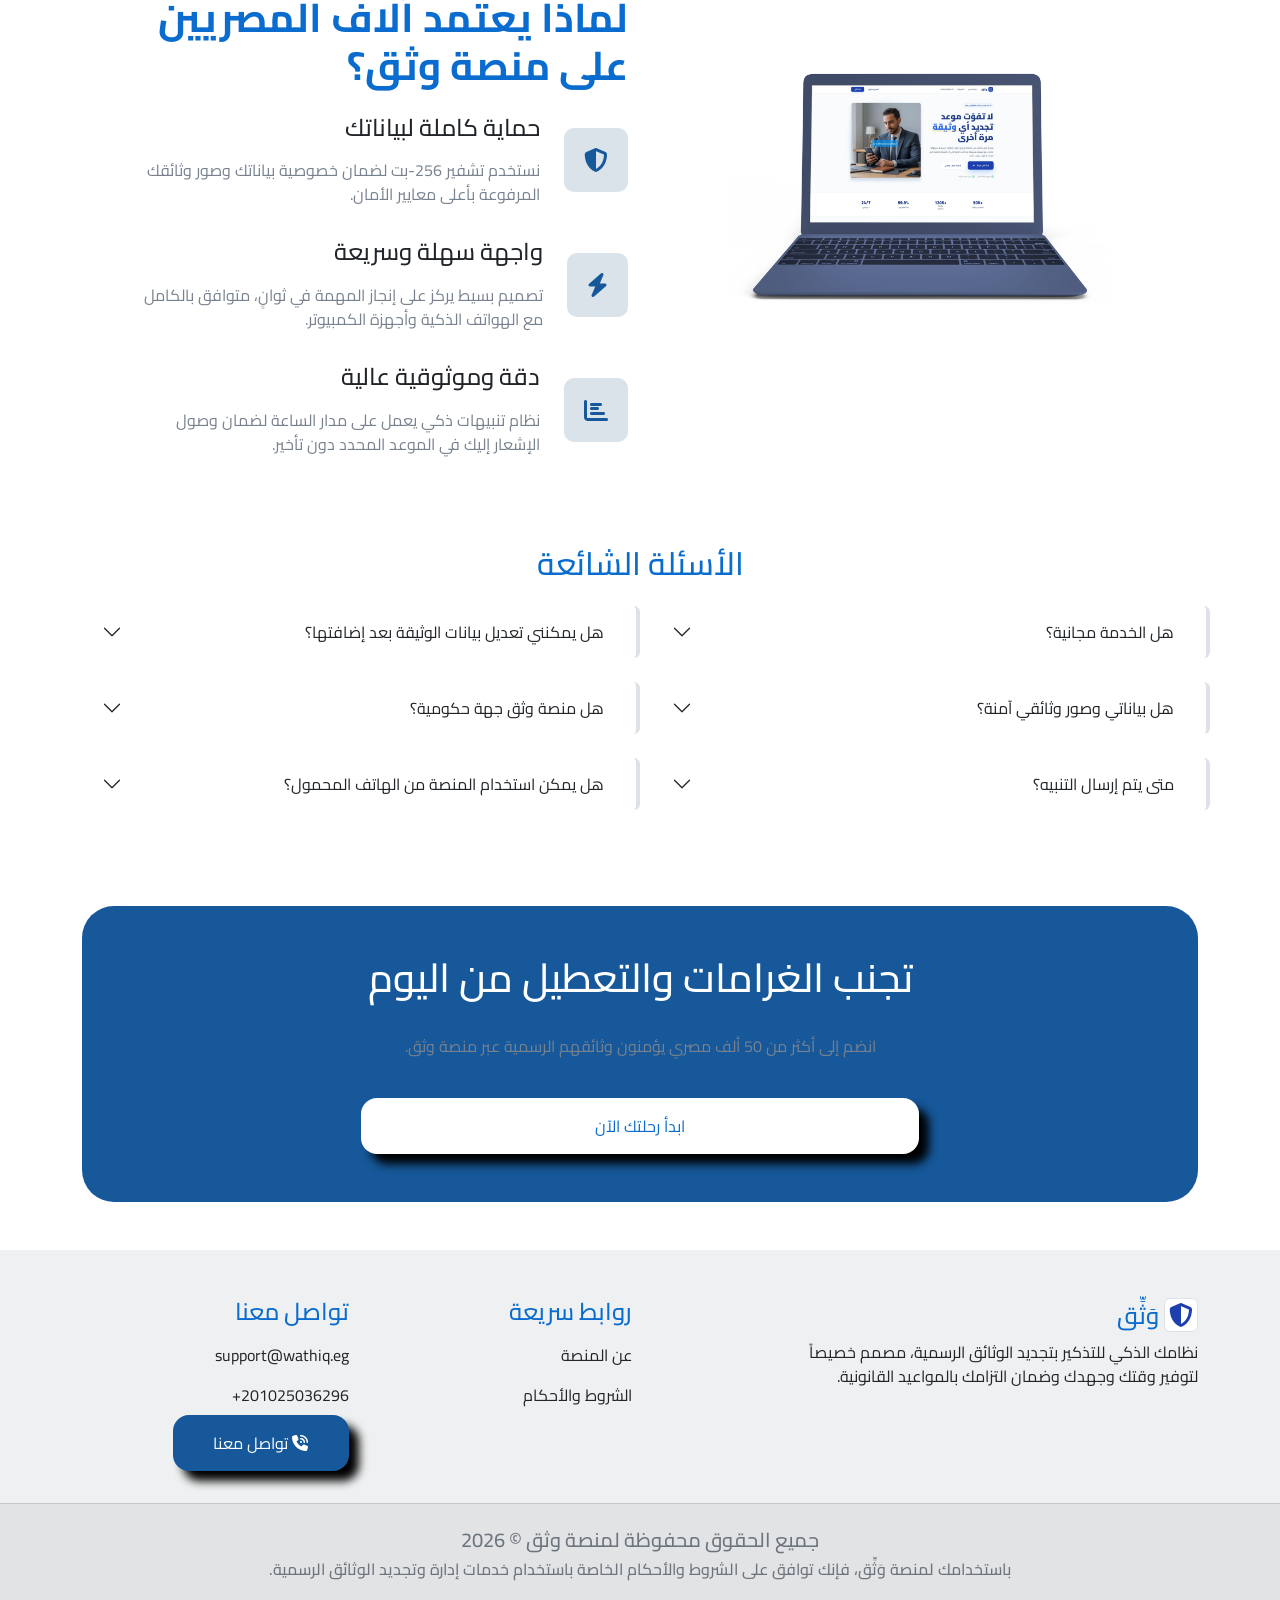
==== commit f3748fc3: "boot show bages" ====
--- a/index.html
+++ b/index.html
@@ -50,6 +50,320 @@
     <link href="https://unpkg.com/aos@2.3.4/dist/aos.css" rel="stylesheet" />
     <link rel="stylesheet" href="css/mainStyle.css" />
     <link rel="stylesheet" href="css/mmode.css" />
+    <!-- chatboot -->
+    <link
+      href="https://fonts.googleapis.com/css2?family=Cairo:wght@400;500;600;700;800&display=swap"
+      rel="stylesheet"
+    />
+    <style>
+      * {
+        box-sizing: border-box;
+        margin: 0;
+        padding: 0;
+      }
+
+      #app {
+        width: 50%;
+        max-width: 50%;
+        height: 75vh;
+        max-height: 780px;
+        display: flex;
+        flex-direction: column;
+        border-radius: 24px;
+        overflow: hidden;
+        box-shadow: 0 25px 60px rgba(0, 0, 0, 0.12);
+        border: 1px solid rgba(255, 255, 255, 0.8);
+      }
+      /* ── Header ── */
+      #header {
+        background: linear-gradient(135deg, #1e3a8a, #2563eb);
+        padding: 18px 22px;
+        display: flex;
+        align-items: center;
+        gap: 14px;
+        flex-shrink: 0;
+      }
+      #bot-avatar {
+        width: 50px;
+        height: 50px;
+        border-radius: 50%;
+        background: rgba(255, 255, 255, 0.2);
+        display: flex;
+        align-items: center;
+        justify-content: center;
+        font-size: 24px;
+        flex-shrink: 0;
+        border: 2px solid rgba(255, 255, 255, 0.3);
+      }
+      #header-name {
+        color: #fff;
+        font-weight: 800;
+        font-size: 19px;
+      }
+      #header-status {
+        color: rgba(255, 255, 255, 0.85);
+        font-size: 12px;
+        display: flex;
+        align-items: center;
+        gap: 6px;
+        margin-top: 3px;
+      }
+      .online-dot {
+        width: 8px;
+        height: 8px;
+        border-radius: 50%;
+        background: #4ade80;
+        box-shadow: 0 0 6px #4ade80;
+      }
+      #header-badge {
+        background: rgba(255, 255, 255, 0.15);
+        color: rgba(255, 255, 255, 0.95);
+        font-size: 12px;
+        font-weight: 700;
+        padding: 5px 12px;
+        border-radius: 10px;
+        border: 1px solid rgba(255, 255, 255, 0.25);
+        margin-right: auto;
+      }
+      /* ── Messages ── */
+      #messages {
+        flex: 1;
+        overflow-y: auto;
+        padding: 18px 18px 10px;
+        background: #f8fafc;
+        display: flex;
+        flex-direction: column;
+        gap: 12px;
+      }
+      #messages::-webkit-scrollbar {
+        width: 5px;
+      }
+      #messages::-webkit-scrollbar-thumb {
+        background: #cbd5e1;
+        border-radius: 10px;
+      }
+      .msg-wrap {
+        display: flex;
+        align-items: flex-end;
+        gap: 8px;
+        animation: fadeIn 0.25s ease-out;
+      }
+      .msg-wrap.user {
+        flex-direction: row-reverse;
+      }
+      .avatar {
+        width: 32px;
+        height: 32px;
+        border-radius: 50%;
+        display: flex;
+        align-items: center;
+        justify-content: center;
+        font-size: 15px;
+        flex-shrink: 0;
+      }
+      .bot-av {
+        background: linear-gradient(135deg, #1e40af, #3b82f6);
+      }
+      .user-av {
+        background: linear-gradient(135deg, #0f172a, #334155);
+      }
+      .bubble {
+        max-width: 78%;
+        padding: 11px 15px;
+        font-size: 14px;
+        line-height: 1.75;
+        border-radius: 16px;
+        direction: rtl;
+        text-align: right;
+        white-space: pre-wrap;
+        word-break: break-word;
+        font-family: "Cairo", sans-serif;
+      }
+      .bubble.bot {
+        background: #fff;
+        color: #1e293b;
+        border: 1px solid #e2e8f0;
+        border-radius: 4px 16px 16px 16px;
+        box-shadow: 0 2px 8px rgba(0, 0, 0, 0.06);
+      }
+      .bubble.user {
+        background: linear-gradient(135deg, #1d4ed8, #2563eb);
+        color: #fff;
+        border-radius: 16px 4px 16px 16px;
+      }
+      .bubble.error {
+        background: #fef2f2;
+        color: #dc2626;
+        border: 1px solid #fecaca;
+        border-radius: 4px 16px 16px 16px;
+      }
+      /* ── Typing ── */
+      #typing-row {
+        display: none;
+        align-items: flex-end;
+        gap: 8px;
+      }
+      #typing-bubble {
+        background: #fff;
+        border: 1px solid #e2e8f0;
+        border-radius: 4px 16px 16px 16px;
+        padding: 12px 16px;
+        display: flex;
+        gap: 5px;
+        align-items: center;
+        box-shadow: 0 2px 8px rgba(0, 0, 0, 0.06);
+      }
+      .dot-t {
+        width: 7px;
+        height: 7px;
+        border-radius: 50%;
+        background: #2563eb;
+        animation: bounce 1.2s ease-in-out infinite;
+      }
+      .dot-t:nth-child(2) {
+        animation-delay: 0.2s;
+      }
+      .dot-t:nth-child(3) {
+        animation-delay: 0.4s;
+      }
+      @keyframes bounce {
+        0%,
+        80%,
+        100% {
+          transform: translateY(0);
+        }
+        40% {
+          transform: translateY(-7px);
+        }
+      }
+      @keyframes fadeIn {
+        from {
+          opacity: 0;
+          transform: translateY(8px);
+        }
+        to {
+          opacity: 1;
+          transform: translateY(0);
+        }
+      }
+      /* ── Quick actions ── */
+      #quick {
+        background: #fff;
+        border-top: 1px solid #e2e8f0;
+        padding: 10px 14px 0;
+        flex-shrink: 0;
+      }
+      #quick-label {
+        font-size: 11px;
+        color: #94a3b8;
+        font-weight: 600;
+        margin-bottom: 7px;
+      }
+      #quick-btns {
+        display: flex;
+        gap: 7px;
+        overflow-x: auto;
+        padding-bottom: 10px;
+        scrollbar-width: none;
+      }
+      #quick-btns::-webkit-scrollbar {
+        display: none;
+      }
+      .qbtn {
+        padding: 6px 13px;
+        border-radius: 20px;
+        border: 1.5px solid #bfdbfe;
+        background: #fff;
+        color: #1d4ed8;
+        font-size: 12px;
+        font-weight: 600;
+        cursor: pointer;
+        white-space: nowrap;
+        transition: all 0.18s;
+        font-family: "Cairo", sans-serif;
+        flex-shrink: 0;
+      }
+      .qbtn:hover {
+        background: #1d4ed8;
+        color: #fff;
+        border-color: #1d4ed8;
+      }
+      /* ── Input ── */
+      #input-area {
+        background: #fff;
+        border-top: 1px solid #e2e8f0;
+        padding: 12px 14px;
+        display: flex;
+        align-items: flex-end;
+        gap: 10px;
+        flex-shrink: 0;
+      }
+      #inp-wrap {
+        flex: 1;
+        background: #f1f5f9;
+        border-radius: 14px;
+        border: 2px solid transparent;
+        transition: border-color 0.2s;
+      }
+      #inp-wrap:focus-within {
+        border-color: #93c5fd;
+      }
+      #inp {
+        width: 100%;
+        border: none;
+        background: transparent;
+        padding: 10px 13px;
+        font-size: 14px;
+        font-family: "Cairo", sans-serif;
+        color: #1e293b;
+        direction: rtl;
+        text-align: right;
+        resize: none;
+        line-height: 1.5;
+        max-height: 110px;
+        overflow-y: auto;
+      }
+      #inp:focus {
+        outline: none;
+      }
+      #inp::placeholder {
+        color: #94a3b8;
+      }
+      #send-btn {
+        width: 46px;
+        height: 46px;
+        border-radius: 50%;
+        border: none;
+        background: linear-gradient(135deg, #1d4ed8, #2563eb);
+        color: #fff;
+        font-size: 20px;
+        cursor: pointer;
+        transition: all 0.2s;
+        flex-shrink: 0;
+        display: flex;
+        align-items: center;
+        justify-content: center;
+        box-shadow: 0 4px 12px rgba(37, 99, 235, 0.3);
+      }
+      #send-btn:hover:not(:disabled) {
+        transform: scale(1.07);
+      }
+      #send-btn:disabled {
+        background: #94a3b8;
+        cursor: not-allowed;
+      }
+      /* ── Footer ── */
+      #footer {
+        text-align: center;
+        padding: 7px;
+        font-size: 11px;
+        color: #94a3b8;
+        background: #fff;
+        border-top: 1px solid #f1f5f9;
+        font-family: "Cairo", sans-serif;
+        flex-shrink: 0;
+      }
+    </style>
   </head>
   <body>
     <!-- navbar -->
@@ -275,29 +589,37 @@
               class="col col-12 col-md-6 col-lg-3 text-center my-3"
               data-aos="zoom-in-left"
             >
-              <h4 class="fw-bold fs-3">50K</h4>
-              <p>مستخدم نشط</p>
+              <div class="bg-body-tertiary shadow mx-4 py-4 rounded-4">
+                <h4 class="fw-bold fs-3">50K</h4>
+                <p>مستخدم نشط</p>
+              </div>
             </div>
             <div
               class="col col-12 col-md-6 col-lg-3 text-center my-3"
               data-aos="zoom-in-up"
             >
-              <h4 class="fw-bold fs-3">120K+</h4>
-              <p>وثيقه محميه</p>
+              <div class="bg-body-tertiary shadow mx-4 py-4 rounded-4">
+                <h4 class="fw-bold fs-3">120K+</h4>
+                <p>وثيقه محميه</p>
+              </div>
             </div>
             <div
               class="col col-12 col-md-6 col-lg-3 text-center my-3"
               data-aos="zoom-in-up"
             >
-              <h4 class="fw-bold fs-3">99.9%</h4>
-              <p>دقة التنبيهات</p>
+              <div class="bg-body-tertiary shadow mx-4 py-4 rounded-4">
+                <h4 class="fw-bold fs-3">99.9%</h4>
+                <p>دقة التنبيهات</p>
+              </div>
             </div>
             <div
               class="col col-12 col-md-6 col-lg-3 text-center my-3"
               data-aos="zoom-in-right"
             >
-              <h4 class="fw-bold fs-3">24/7</h4>
-              <p>دعم فني</p>
+              <div class="bg-body-tertiary shadow mx-4 py-4 rounded-4">
+                <h4 class="fw-bold fs-3">24/7</h4>
+                <p>دعم فني</p>
+              </div>
             </div>
           </div>
           <!-- كيف تعمل المنصه  work home-->
@@ -624,9 +946,116 @@
             </div>
           </div>
         </div>
-        <div class="boot-1 shadow"><a href="chat.html">🤖</a></div>
+
+        <!-- chatboot -->
+        <div class="booooooooooooooot">
+          <div id="btn-show-Boot" class="boot-1 shadow">
+            <span>🤖</span>
+          </div>
+          <div id="boobab-Chat" class="hidden">
+            <div id="app">
+              <div id="header">
+                <div id="bot-avatar">🤖</div>
+                <div style="flex: 1">
+                  <div id="header-name">وثّق بوت</div>
+                  <div id="header-status">
+                    <span class="online-dot"></span>
+                    متصل الآن · مساعدك في تجديد الوثائق الرسمية
+                  </div>
+                </div>
+                <div id="header-badge">وَثِّق</div>
+                <div id="closs-boot">
+                  <i
+                    class="fa-solid fa-xmark"
+                    style="color: rgb(255, 255, 255)"
+                  ></i>
+                </div>
+              </div>
+
+              <div id="messages">
+                <div class="msg-wrap">
+                  <div class="avatar bot-av">🤖</div>
+                  <div class="bubble bot">
+                    مرحباً! أنا وثّق بوت 🎉 مساعدك المتخصص في منصة وثّق وتجديد
+                    الوثائق الرسمية في مصر. أستطيع مساعدتك في: • الأوراق
+                    المطلوبة لكل وثيقة • الرسوم التقريبية والجهات المختصة •
+                    كيفية استخدام منصة وثّق • التنبيهات ومواعيد التجديد اسألني
+                    أي سؤال يخطر على بالك 👇
+                  </div>
+                </div>
+                <div id="typing-row">
+                  <div class="avatar bot-av">🤖</div>
+                  <div id="typing-bubble">
+                    <div class="dot-t"></div>
+                    <div class="dot-t"></div>
+                    <div class="dot-t"></div>
+                  </div>
+                </div>
+              </div>
+
+              <div id="quick">
+                <div id="quick-label">أسئلة سريعة:</div>
+                <div id="quick-btns" class="overflow-auto">
+                  <button
+                    class="qbtn"
+                    onclick="send('كيف أجدد جواز سفري في مصر؟')"
+                  >
+                    📄 تجديد الجواز
+                  </button>
+                  <button
+                    class="qbtn"
+                    onclick="send('ما هي خطوات تجديد بطاقة الرقم القومي؟')"
+                  >
+                    🪪 الرقم القومي
+                  </button>
+                  <button
+                    class="qbtn"
+                    onclick="send('ما الأوراق المطلوبة لتجديد رخصة القيادة؟')"
+                  >
+                    🚗 رخصة القيادة
+                  </button>
+                  <button
+                    class="qbtn"
+                    onclick="send('كيف تعمل منصة وثّق وما فوائدها؟')"
+                  >
+                    🔔 كيف تعمل المنصة
+                  </button>
+                  <button
+                    class="qbtn"
+                    onclick="send('كم تكلف تجديد الوثائق الرسمية؟')"
+                  >
+                    💰 الرسوم والتكاليف
+                  </button>
+                  <button class="qbtn" onclick="send('مين صنعك؟')">
+                    👨‍💻 مين صنعك؟
+                  </button>
+                </div>
+              </div>
+
+              <div id="input-area">
+                <div id="inp-wrap">
+                  <textarea
+                    id="inp"
+                    rows="1"
+                    placeholder="اكتب سؤالك هنا..."
+                    onkeydown="handleKey(event)"
+                    oninput="
+                      this.style.height = 'auto';
+                      this.style.height =
+                        Math.min(this.scrollHeight, 110) + 'px';
+                    "
+                  >
+                  </textarea>
+                </div>
+                <button id="send-btn" onclick="send()" title="إرسال">➤</button>
+              </div>
+            </div>
+          </div>
+        </div>
+        <!--end chatboot -->
+
         <!-- footer -->
-        <footer class="pt-5">
+        <footer class="pt-5 pb-3">
           <div class="container text-center text-lg-end">
             <div class="row g-3">
               <div class="col col-12 col-lg-6">
@@ -732,5 +1161,102 @@
     <!-- mainJs -->
     <script src="js/index.js"></script>
     <script src="js/mmode.js"></script>
+
+    <!-- chatboot -->
+    <script>
+      document.getElementById("closs-boot").onclick = () => {
+        document.getElementById("boobab-Chat").classList.add("hidden");
+        // alert("hello");
+      };
+      document.getElementById("btn-show-Boot").onclick = () => {
+        document.getElementById("boobab-Chat").classList.toggle("hidden");
+        // alert("hello");
+      };
+    </script>
+    <script>
+      // ✅ عنوان الباك إند — غيّره لرابط السيرفر لو رفعتوه أونلاين
+      // const BACKEND_URL = "http://localhost:5000/chat";
+      // ✅ عنوان الباك إند — غيّره لرابط السيرفر لو رفعتوه أونلاين
+      const BACKEND_URL = "https://wathq-eng-abdo-ayman.vercel.app/chat";
+
+      let history = [];
+      let busy = false;
+
+      const msgsEl = document.getElementById("messages");
+      const typingRow = document.getElementById("typing-row");
+      const inpEl = document.getElementById("inp");
+      const sendBtn = document.getElementById("send-btn");
+
+      function handleKey(e) {
+        if (e.key === "Enter" && !e.shiftKey) {
+          e.preventDefault();
+          send();
+        }
+      }
+      function scrollDown() {
+        msgsEl.scrollTop = msgsEl.scrollHeight;
+      }
+
+      function addBubble(role, text, isError = false) {
+        if (typingRow.parentNode === msgsEl) msgsEl.removeChild(typingRow);
+        const wrap = document.createElement("div");
+        wrap.className = "msg-wrap" + (role === "user" ? " user" : "");
+        const av = document.createElement("div");
+        av.className = "avatar " + (role === "user" ? "user-av" : "bot-av");
+        av.textContent = role === "user" ? "👤" : "🤖";
+        const bub = document.createElement("div");
+        bub.className =
+          "bubble " + (isError ? "error" : role === "user" ? "user" : "bot");
+        bub.textContent = text;
+        wrap.appendChild(av);
+        wrap.appendChild(bub);
+        msgsEl.appendChild(wrap);
+        scrollDown();
+      }
+
+      function showTyping() {
+        msgsEl.appendChild(typingRow);
+        typingRow.style.display = "flex";
+        scrollDown();
+      }
+      function hideTyping() {
+        typingRow.style.display = "none";
+        if (typingRow.parentNode === msgsEl) msgsEl.removeChild(typingRow);
+      }
+
+      async function send(txt) {
+        const text = (txt !== undefined ? txt : inpEl.value).trim();
+        if (!text || busy) return;
+        inpEl.value = "";
+        inpEl.style.height = "auto";
+        busy = true;
+        sendBtn.disabled = true;
+        addBubble("user", text);
+        history.push({ role: "user", content: text });
+        showTyping();
+        try {
+          const res = await fetch(BACKEND_URL, {
+            method: "POST",
+            headers: { "Content-Type": "application/json" },
+            body: JSON.stringify({ messages: history }),
+          });
+          const data = await res.json();
+          if (!res.ok) throw new Error(data.error || "خطأ");
+          hideTyping();
+          addBubble("assistant", data.reply);
+          history.push({ role: "assistant", content: data.reply });
+        } catch (e) {
+          hideTyping();
+          addBubble(
+            "assistant",
+            "⚠️ " + (e.message || "خطأ في الاتصال بالسيرفر."),
+            true,
+          );
+        }
+        busy = false;
+        sendBtn.disabled = false;
+        inpEl.focus();
+      }
+    </script>
   </body>
 </html>
--- a/css/mainStyle.css
+++ b/css/mainStyle.css
@@ -442,9 +442,24 @@
   align-items: center;
   justify-content: center;
   position: fixed;
-  bottom: 50px;
-  right: 30px;
-}
-.boot-1 a {
+  bottom: 20px;
+  right: 20px;
+}
+.boot-1 span {
   font-size: 30px;
-}
+  cursor: pointer;
+}
+#boobab-Chat {
+  position: fixed;
+  bottom: 75px;
+  right: 0px;
+  /* width: 40%;
+  height: 75%; */
+  border-radius: 4%;
+}
+#closs-boot {
+  cursor: pointer;
+}
+.hidden {
+  display: none;
+}
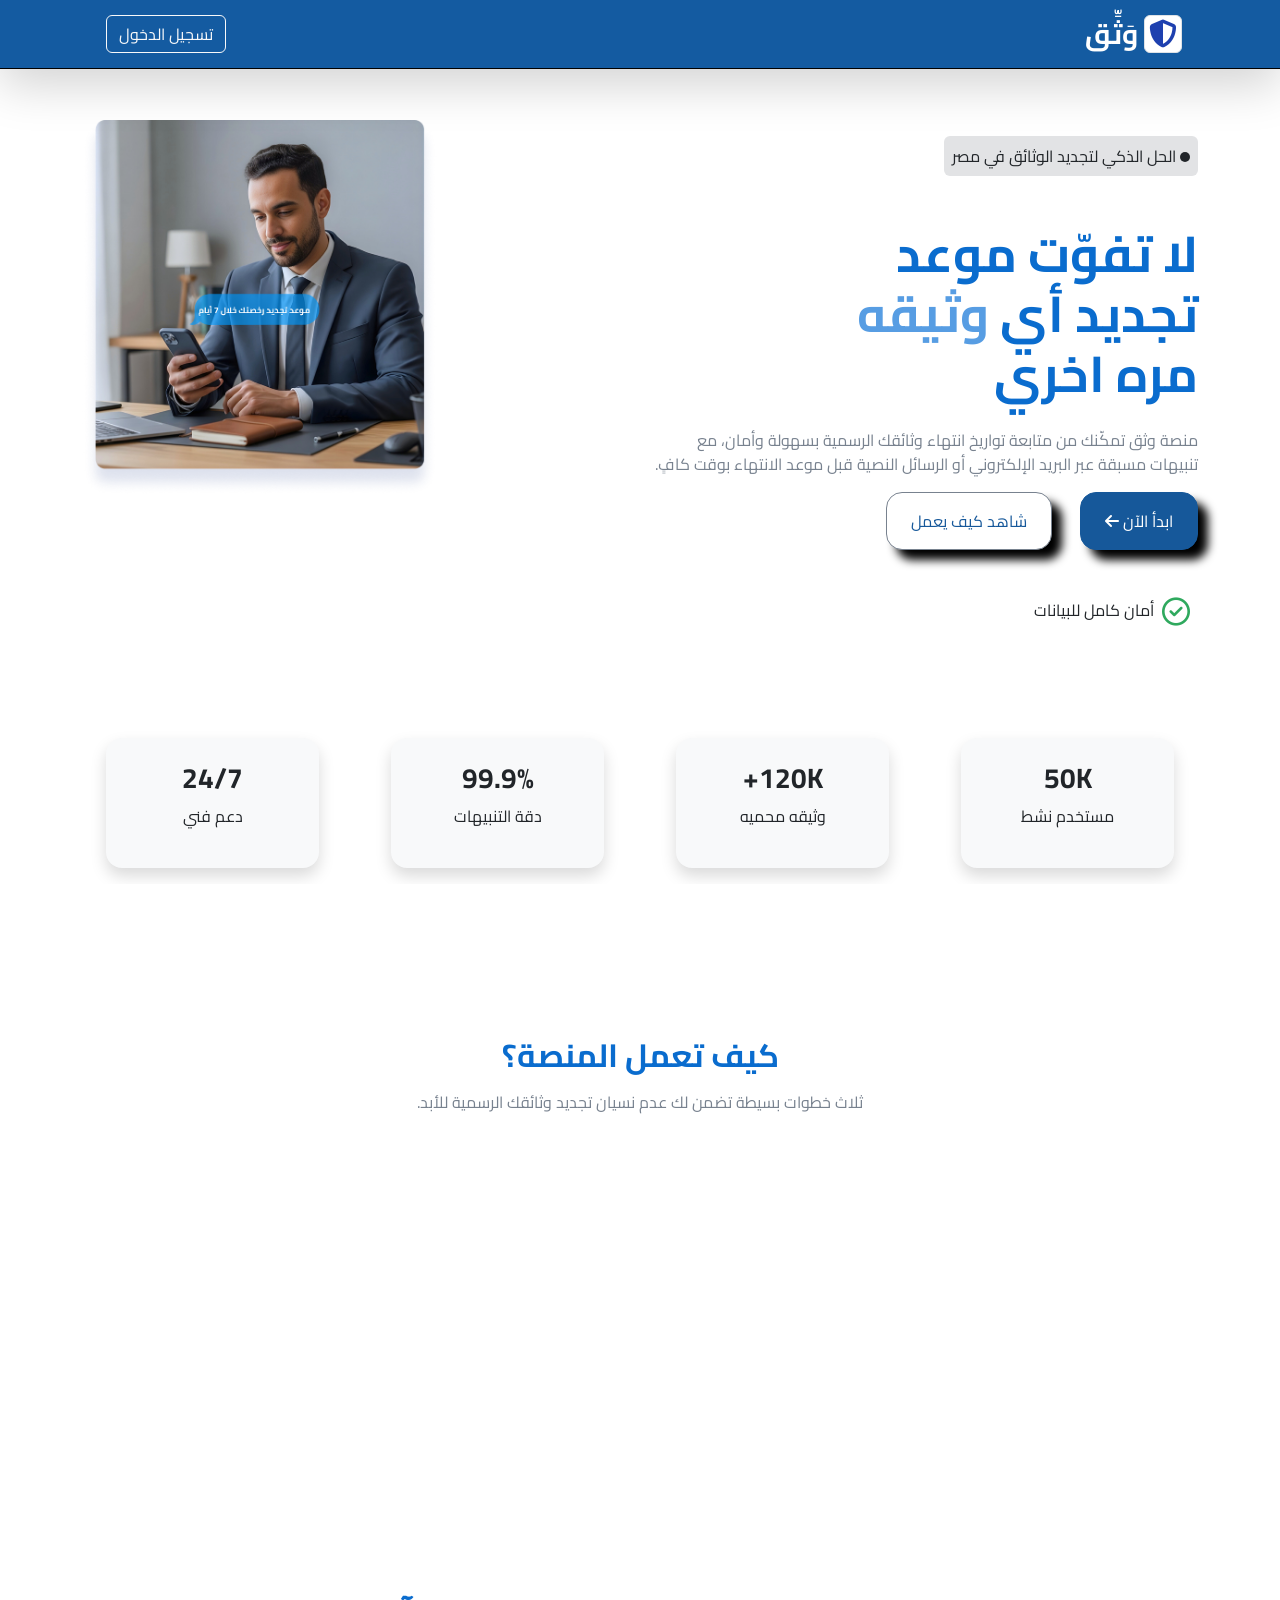
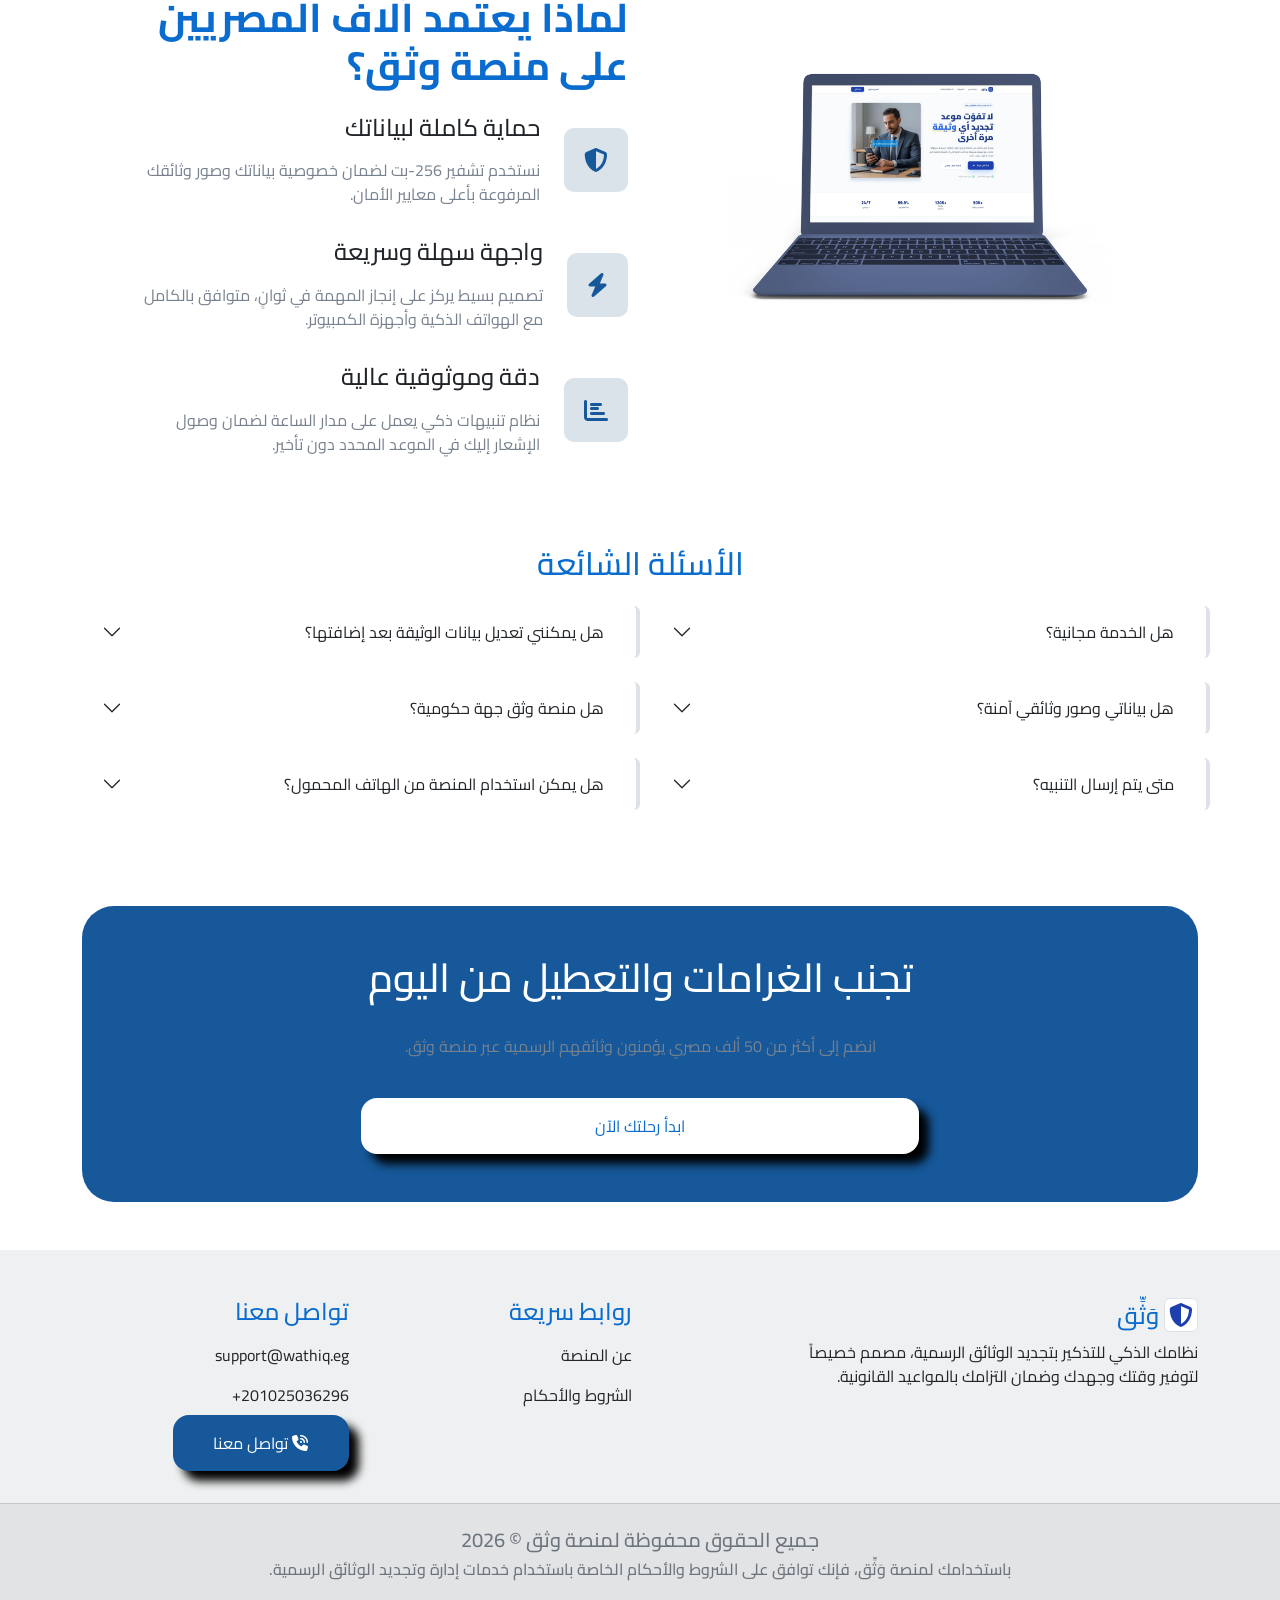
==== commit 4ddce52f: "00" ====
--- a/index.html
+++ b/index.html
@@ -1049,6 +1049,9 @@
                 </div>
                 <button id="send-btn" onclick="send()" title="إرسال">➤</button>
               </div>
+              <div class="bg-white pe-3 pb-2">
+                وثّق بوت — نظام متخصص في تجديد الوثائق الرسمية
+              </div>
             </div>
           </div>
         </div>
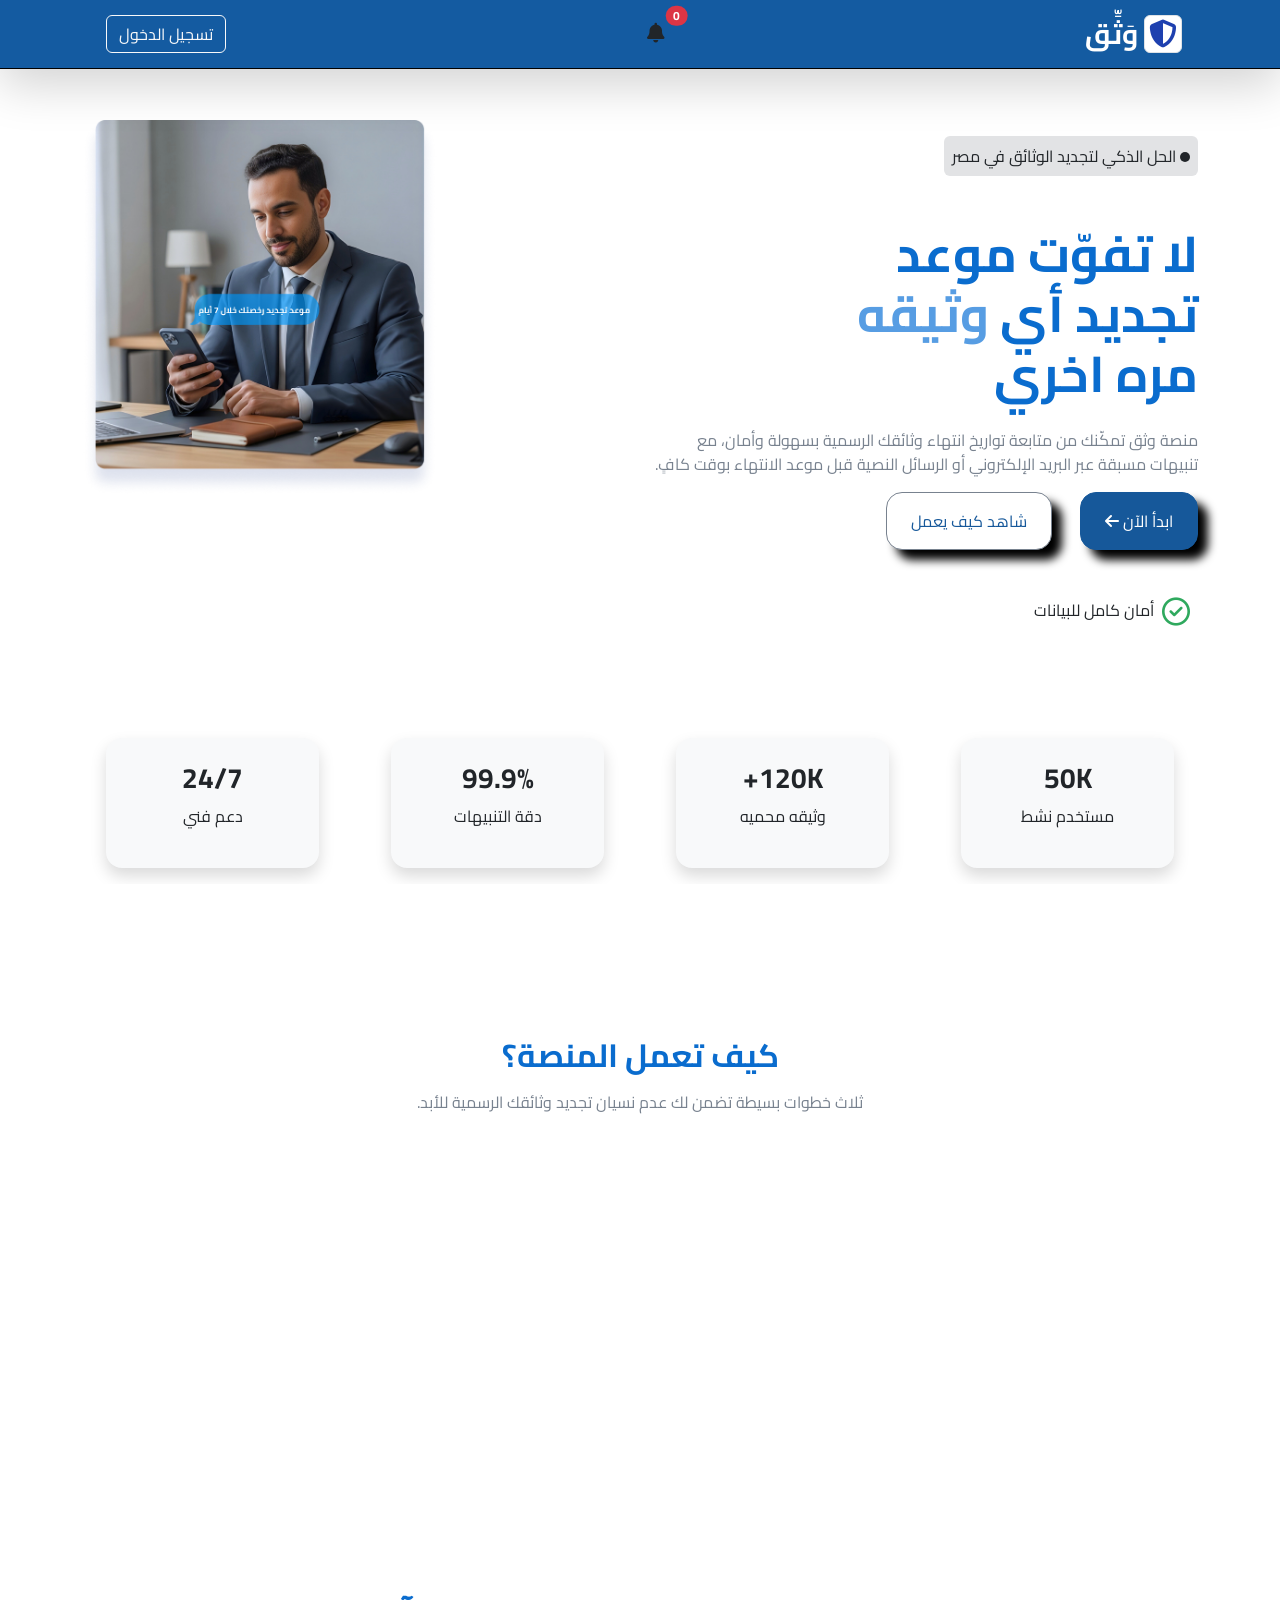
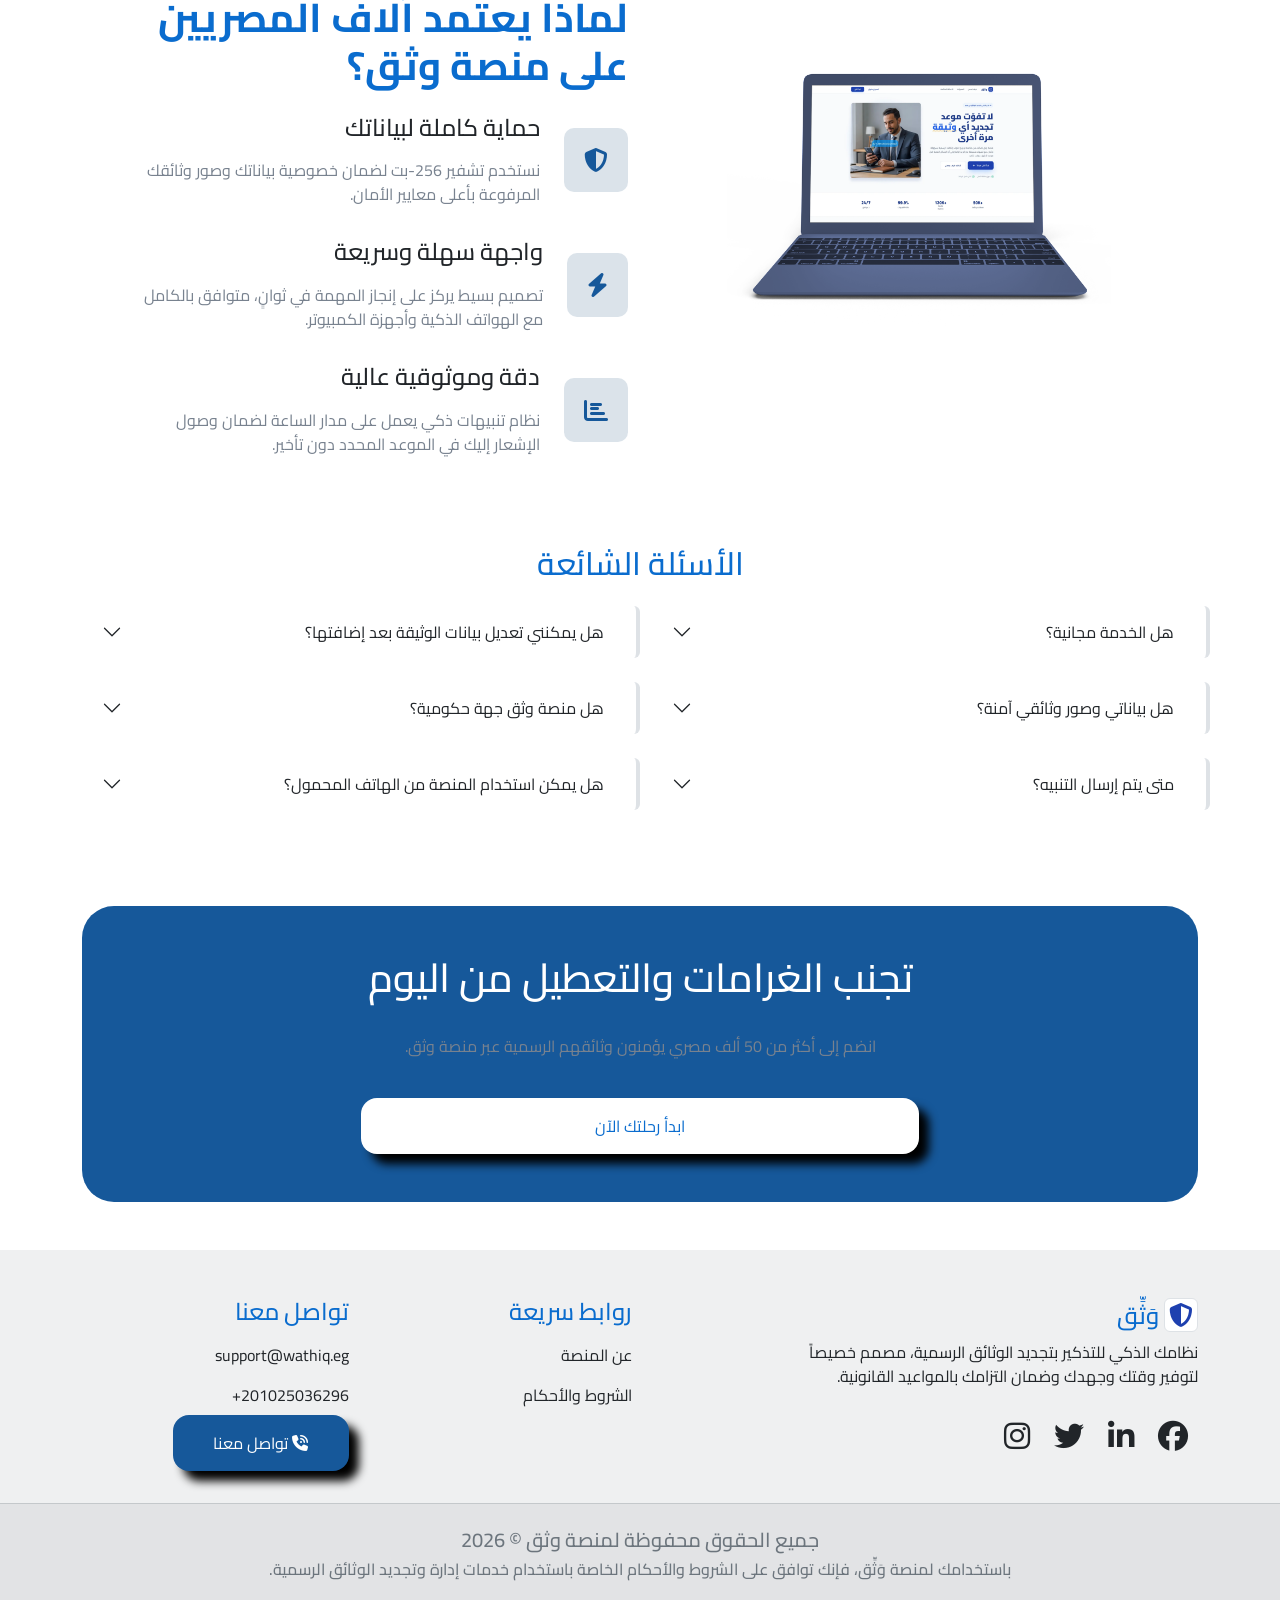
==== commit e8776146: "add iecon" ====
--- a/index.html
+++ b/index.html
@@ -376,6 +376,36 @@
           ></i>
           وَثِّق
         </a>
+
+        <!-- ====== زرار الجرس ====== -->
+        <div class="dropdown">
+          <!-- زرار فتح الإشعارات -->
+          <button
+            class="btn position-relative"
+            type="button"
+            data-bs-toggle="dropdown"
+            aria-expanded="false"
+          >
+            <!-- أيقونة الجرس -->
+            <i class="fa-solid fa-bell fs-5"></i>
+
+            <!-- عدد الإشعارات (Badge فوق الجرس) -->
+            <span
+              id="notiCount"
+              class="position-absolute top-0 start-100 translate-middle badge rounded-pill bg-danger"
+            >
+              0
+            </span>
+          </button>
+
+          <!-- قائمة الإشعارات اللي هتظهر -->
+          <ul
+            id="notiList"
+            class="dropdown-menu dropdown-menu-end shadow"
+            style="width: 500px; min-height: 100%; overflow-y: auto"
+          ></ul>
+        </div>
+
         <div class="">
           <a
             href="./register.html"
@@ -1073,6 +1103,12 @@
                   نظامك الذكي للتذكير بتجديد الوثائق الرسمية، مصمم خصيصاً لتوفير
                   وقتك وجهدك وضمان التزامك بالمواعيد القانونية.
                 </p>
+                <div class="foter-iecone">
+                  <span><i class="fa-brands fa-facebook"></i></span>
+                  <span><i class="fa-brands fa-linkedin-in"></i></span>
+                  <span><i class="fa-brands fa-twitter"></i></span>
+                  <span><i class="fa-brands fa-instagram"></i></span>
+                </div>
               </div>
               <div class="col col-12 col-lg-3">
                 <h4>روابط سريعة</h4>
@@ -1154,6 +1190,7 @@
       </p>
     </div>
 
+    <script src="js/notifications.js"></script>
     <!-- bootstrap -->
     <script src="js/bootstrap.bundle.min.js"></script>
     <!-- animation -->
--- a/css/mainStyle.css
+++ b/css/mainStyle.css
@@ -221,7 +221,17 @@
   transform: translate(10px, 10px);
   cursor: pointer;
 }
-
+footer .foter-iecone span {
+  display: inline-block;
+  font-size: 30px;
+  margin: 10px;
+  cursor: pointer;
+  transition: all 0.5s;
+}
+footer .foter-iecone span:hover {
+  transform: scale(1.2);
+  color: #0a6cce;
+}
 #logOut {
   cursor: pointer;
 }
@@ -432,6 +442,8 @@
 }
 
 /* end loader */
+
+/* chattboot */
 
 .boot-1 {
   width: 50px;
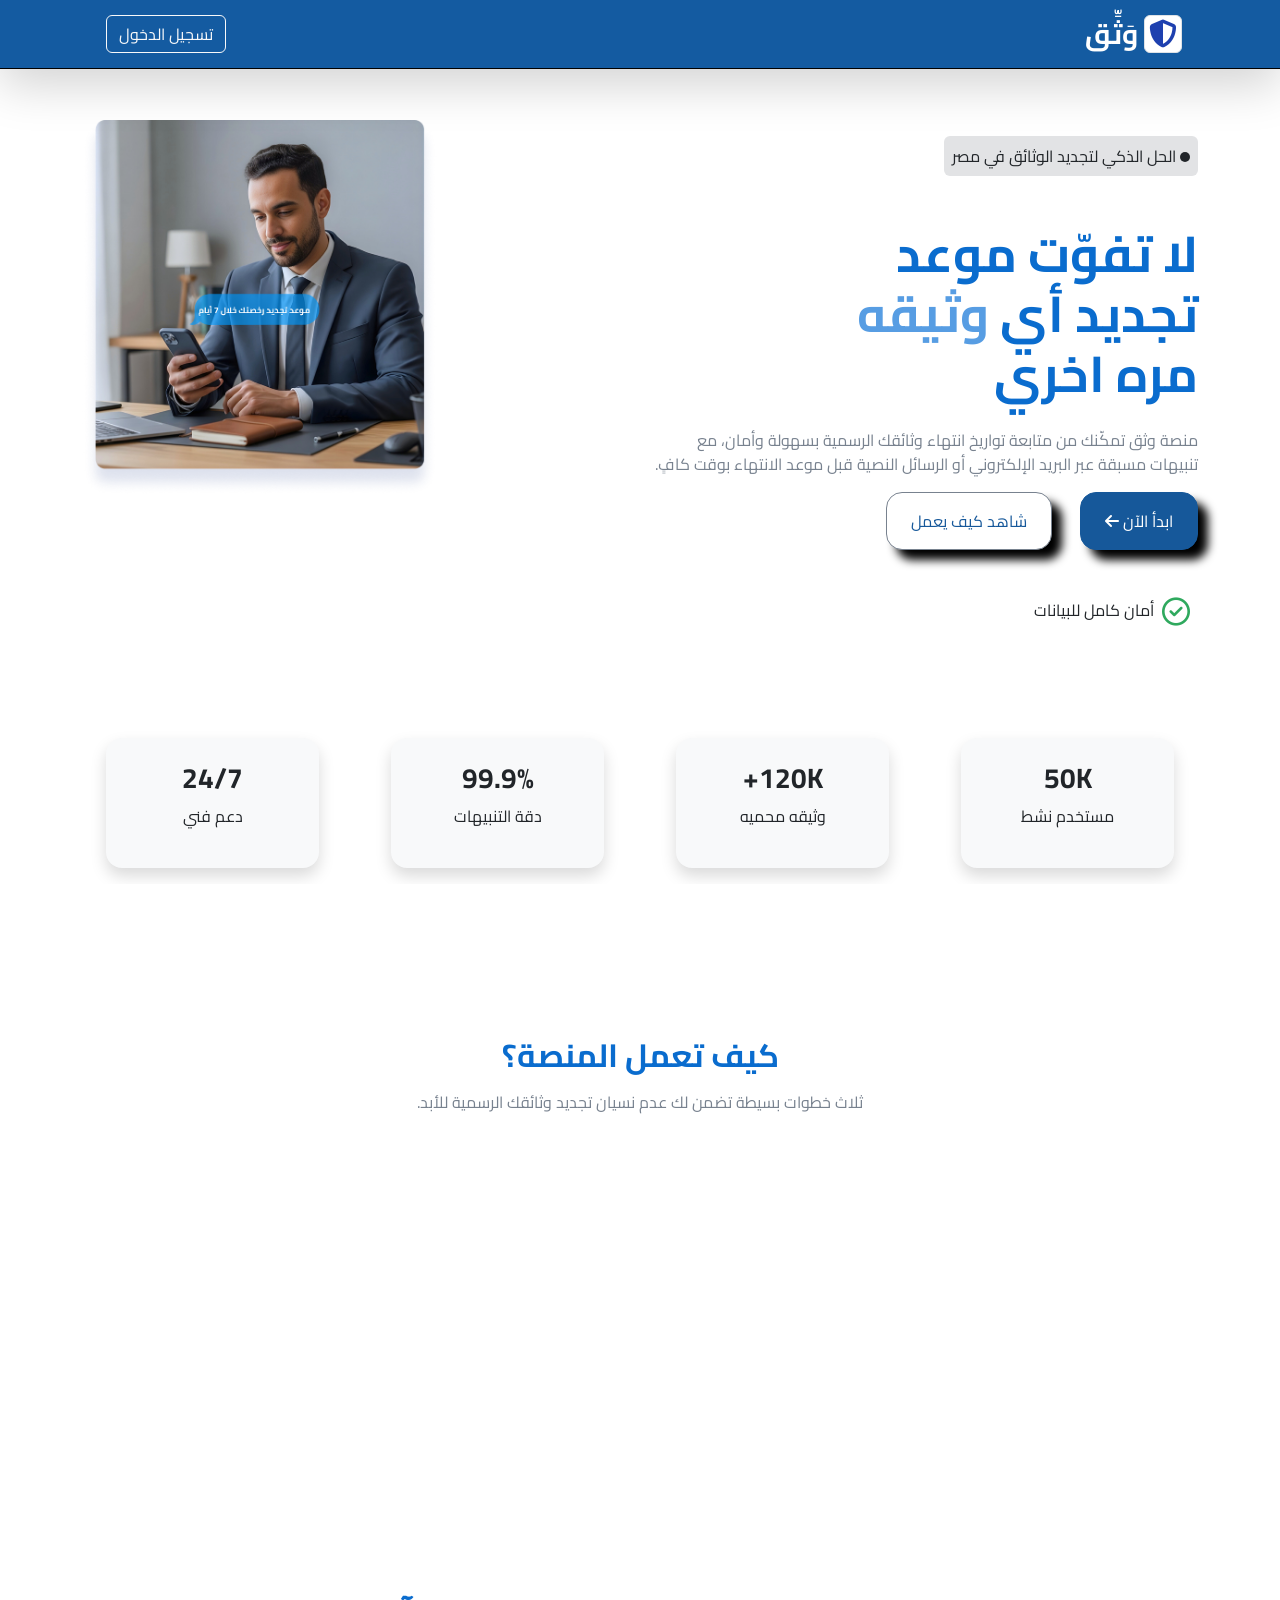
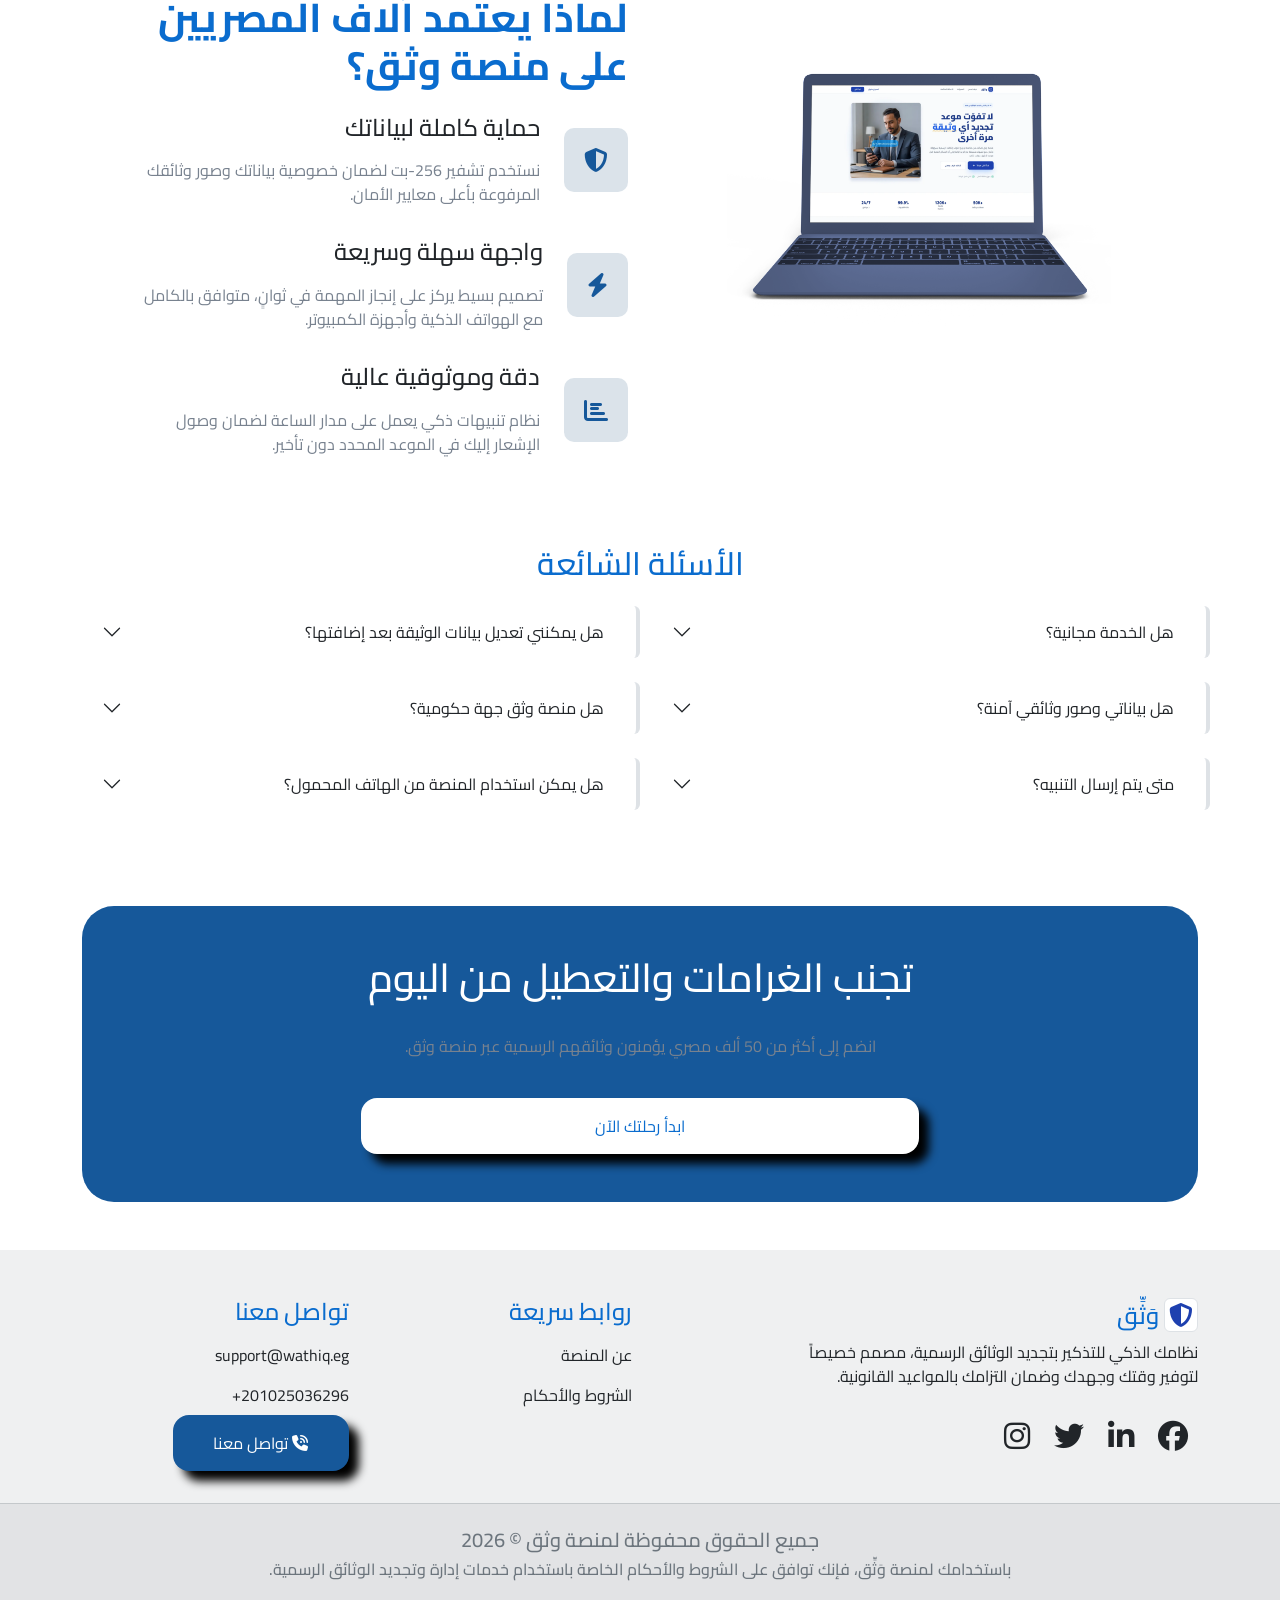
==== commit 5f060806: ".." ====
--- a/index.html
+++ b/index.html
@@ -378,7 +378,7 @@
         </a>
 
         <!-- ====== زرار الجرس ====== -->
-        <div class="dropdown">
+        <div id="nodefcation-home" class="dropdown">
           <!-- زرار فتح الإشعارات -->
           <button
             class="btn position-relative"
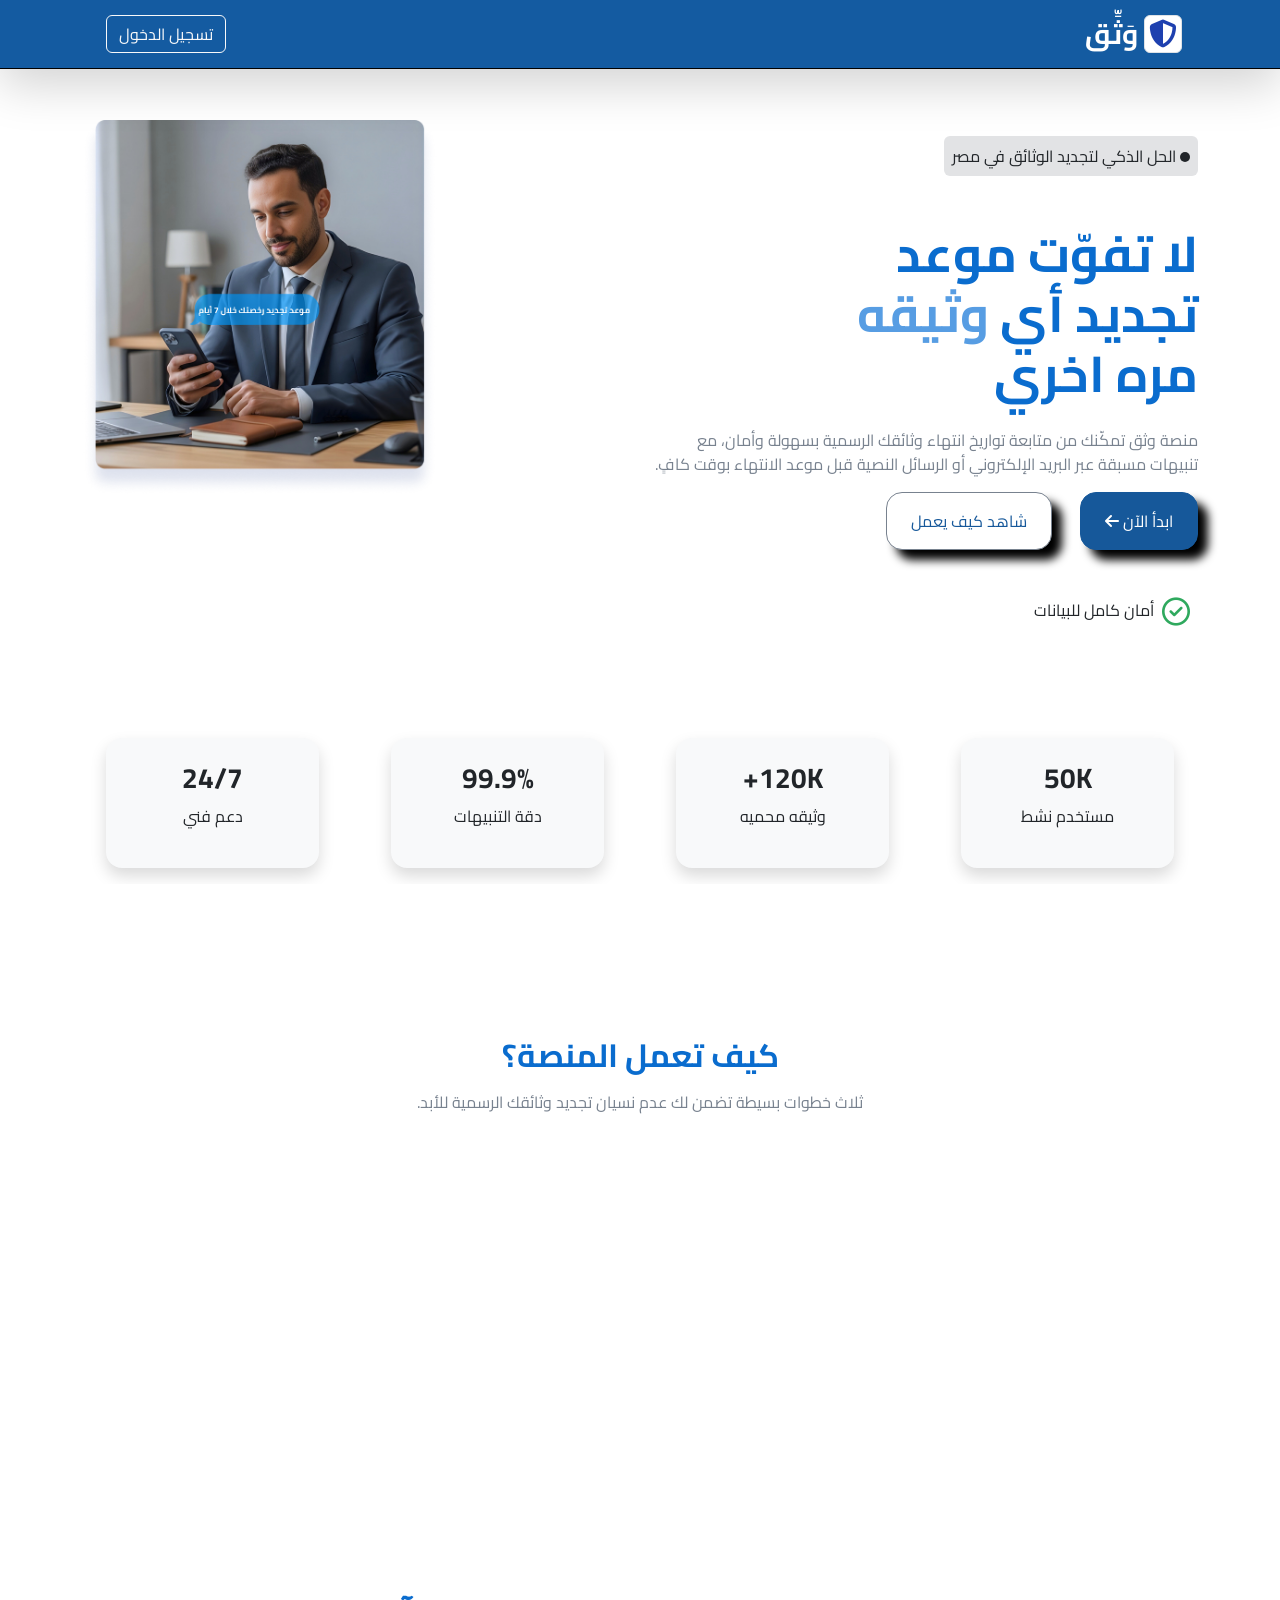
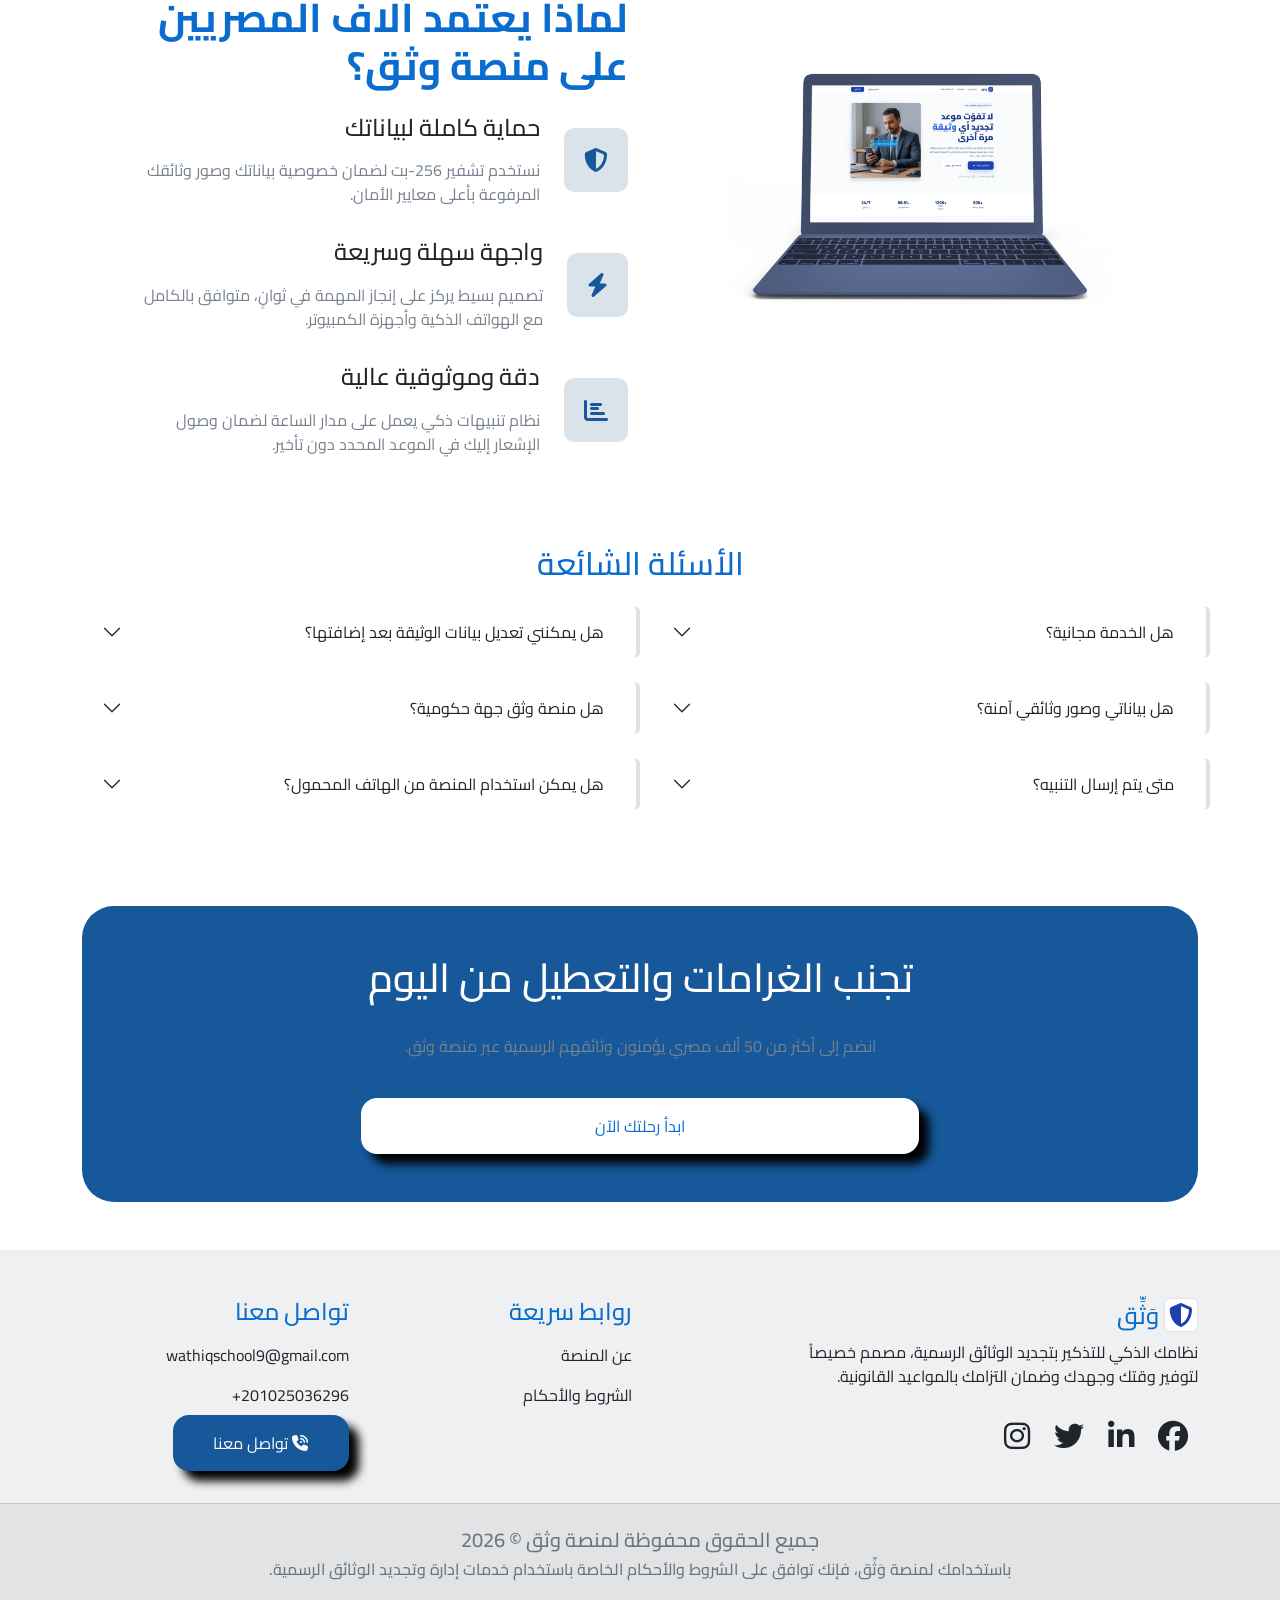
==== commit 6494e948: "//" ====
--- a/index.html
+++ b/index.html
@@ -1129,7 +1129,7 @@
                 <ul>
                   <li class="py-2">
                     <a href="mailto:wathiqschool9@gmail.com" class="text-dark"
-                      >support@wathiq.eg</a
+                      >wathiqschool9@gmail.com</a
                     >
                   </li>
                   <li class="py-2">
